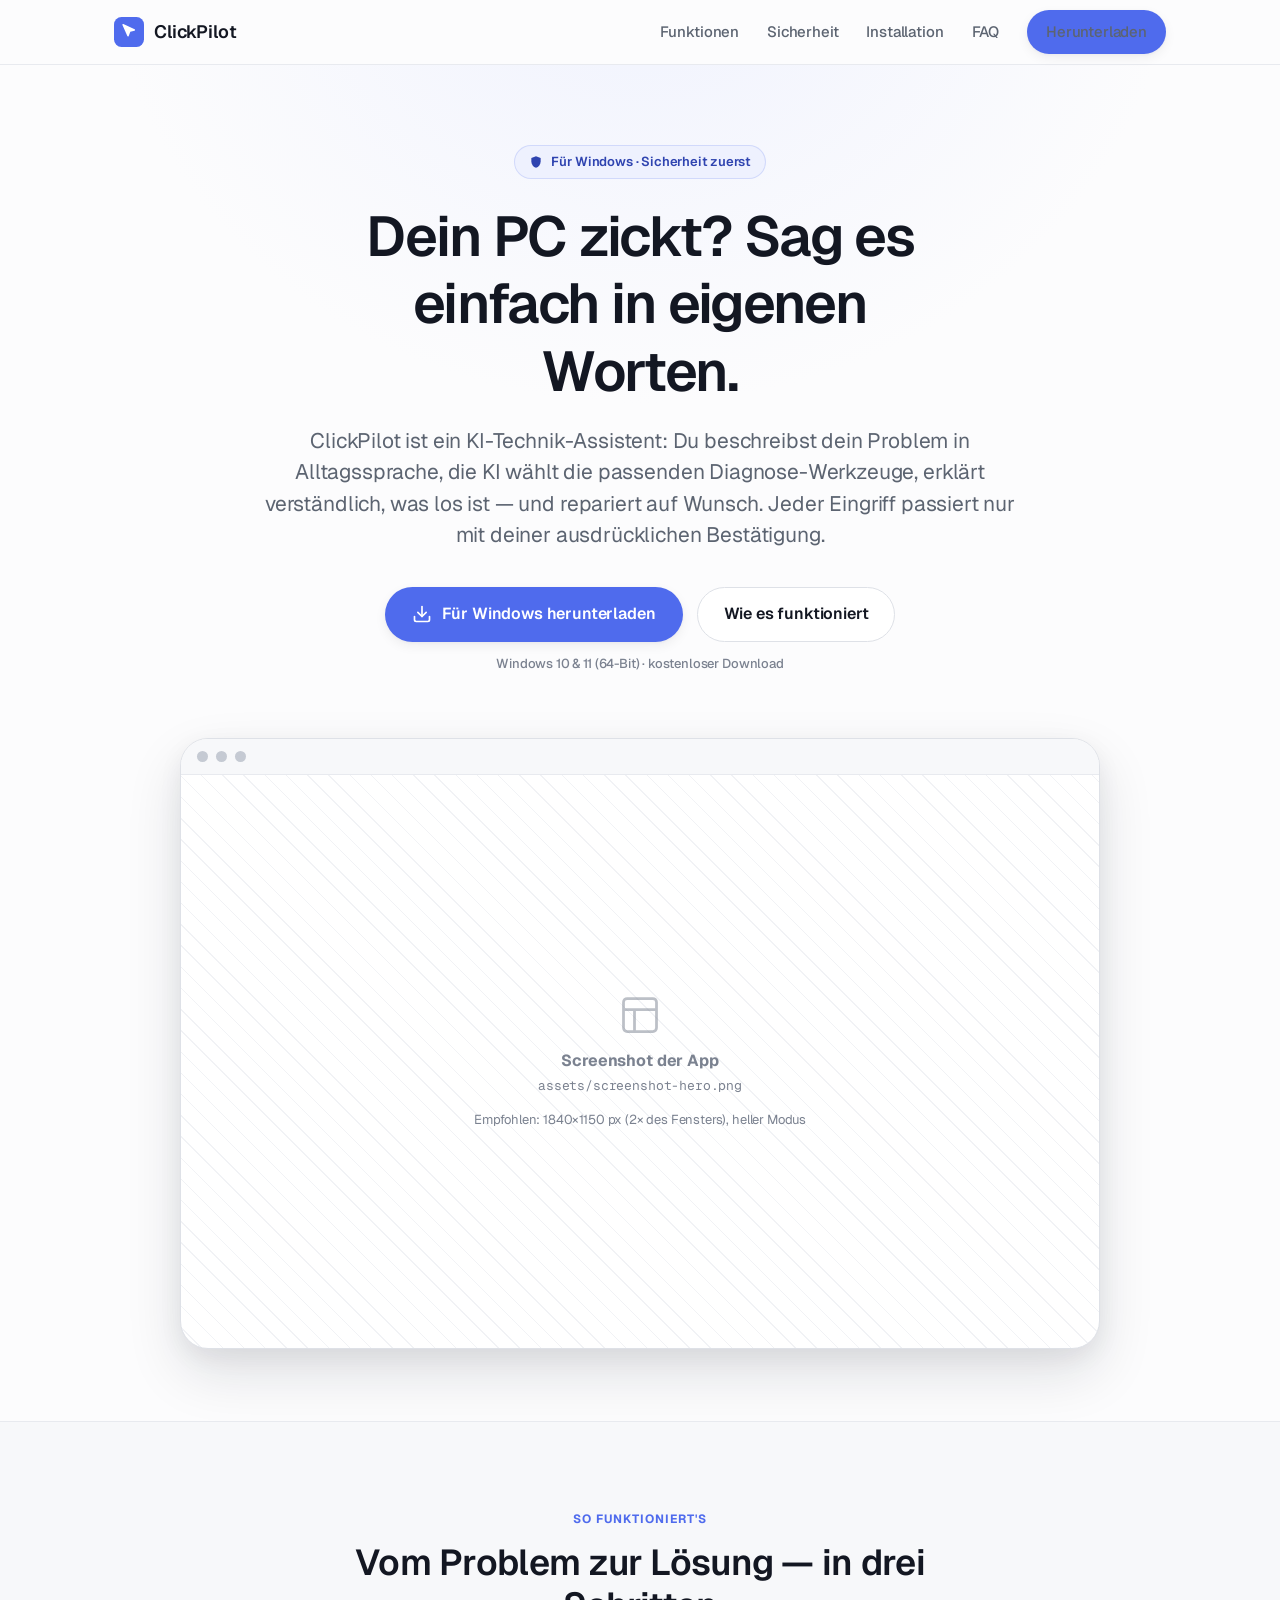
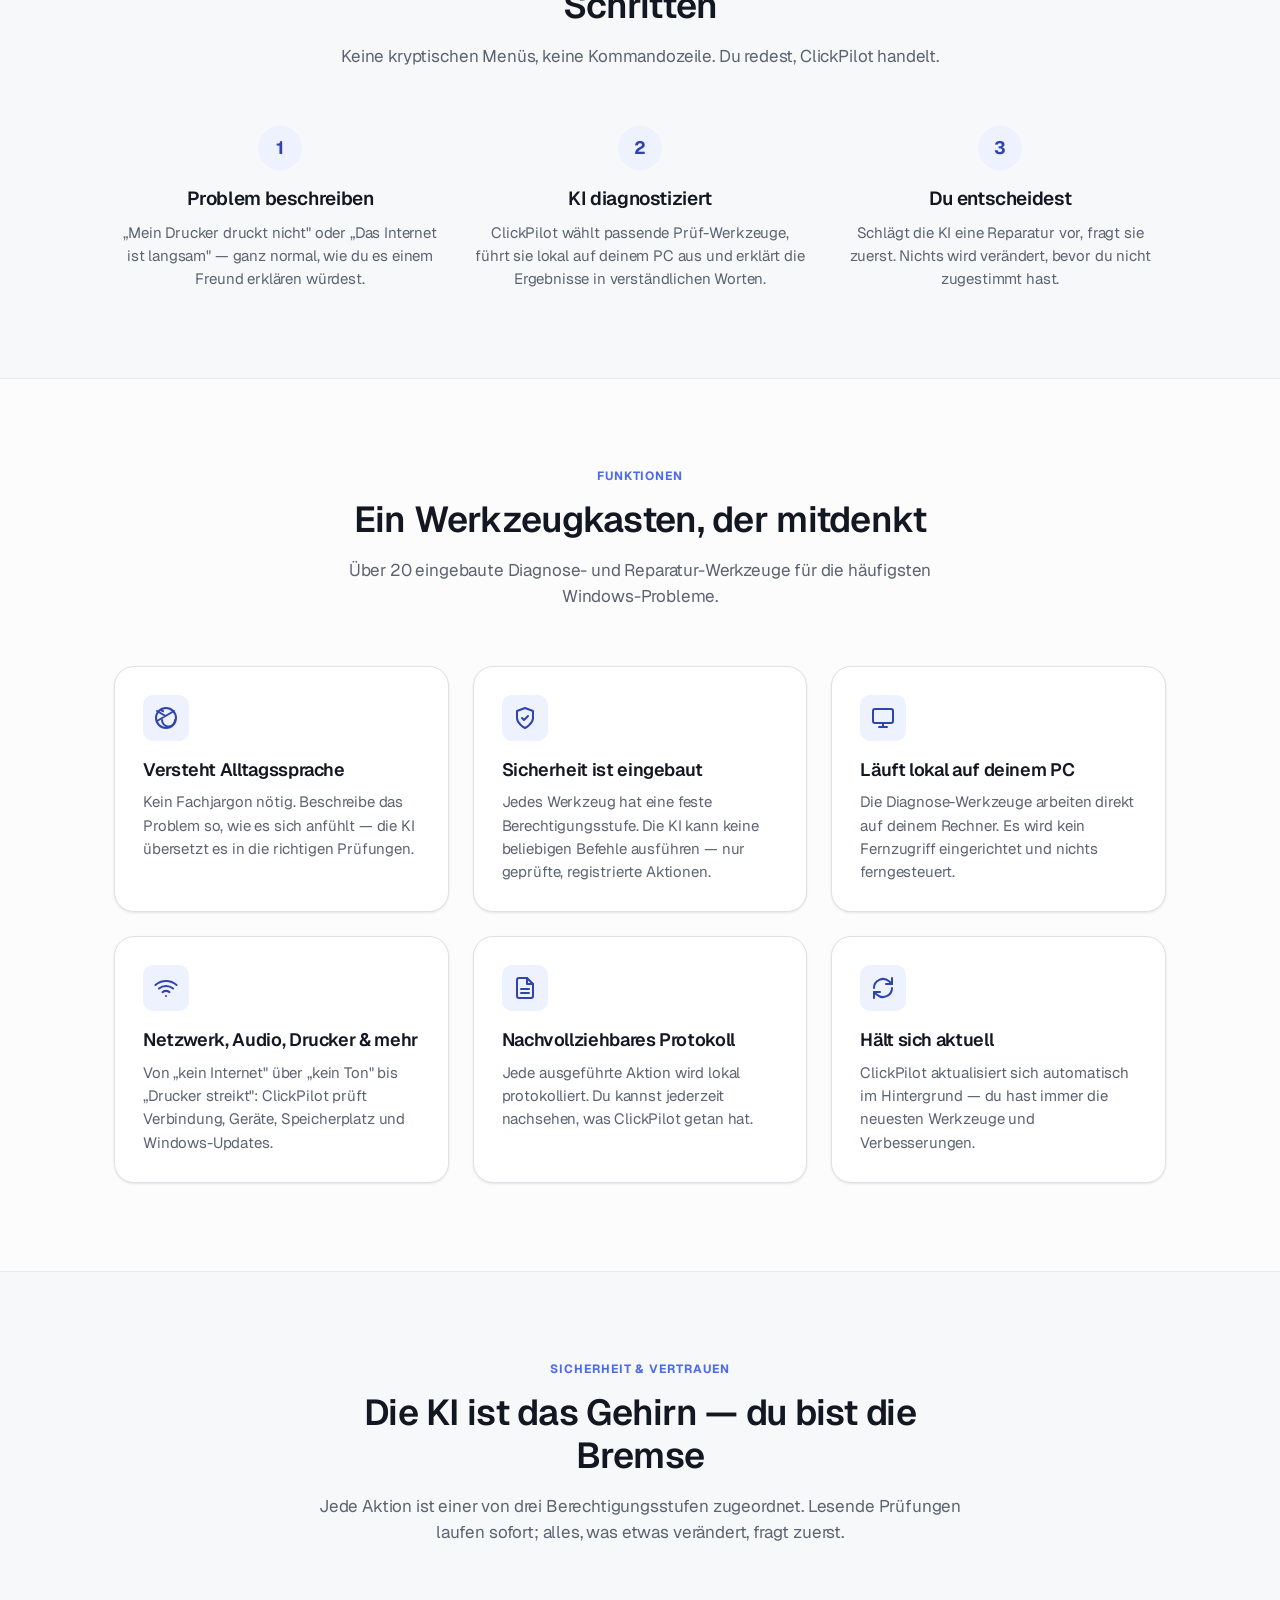
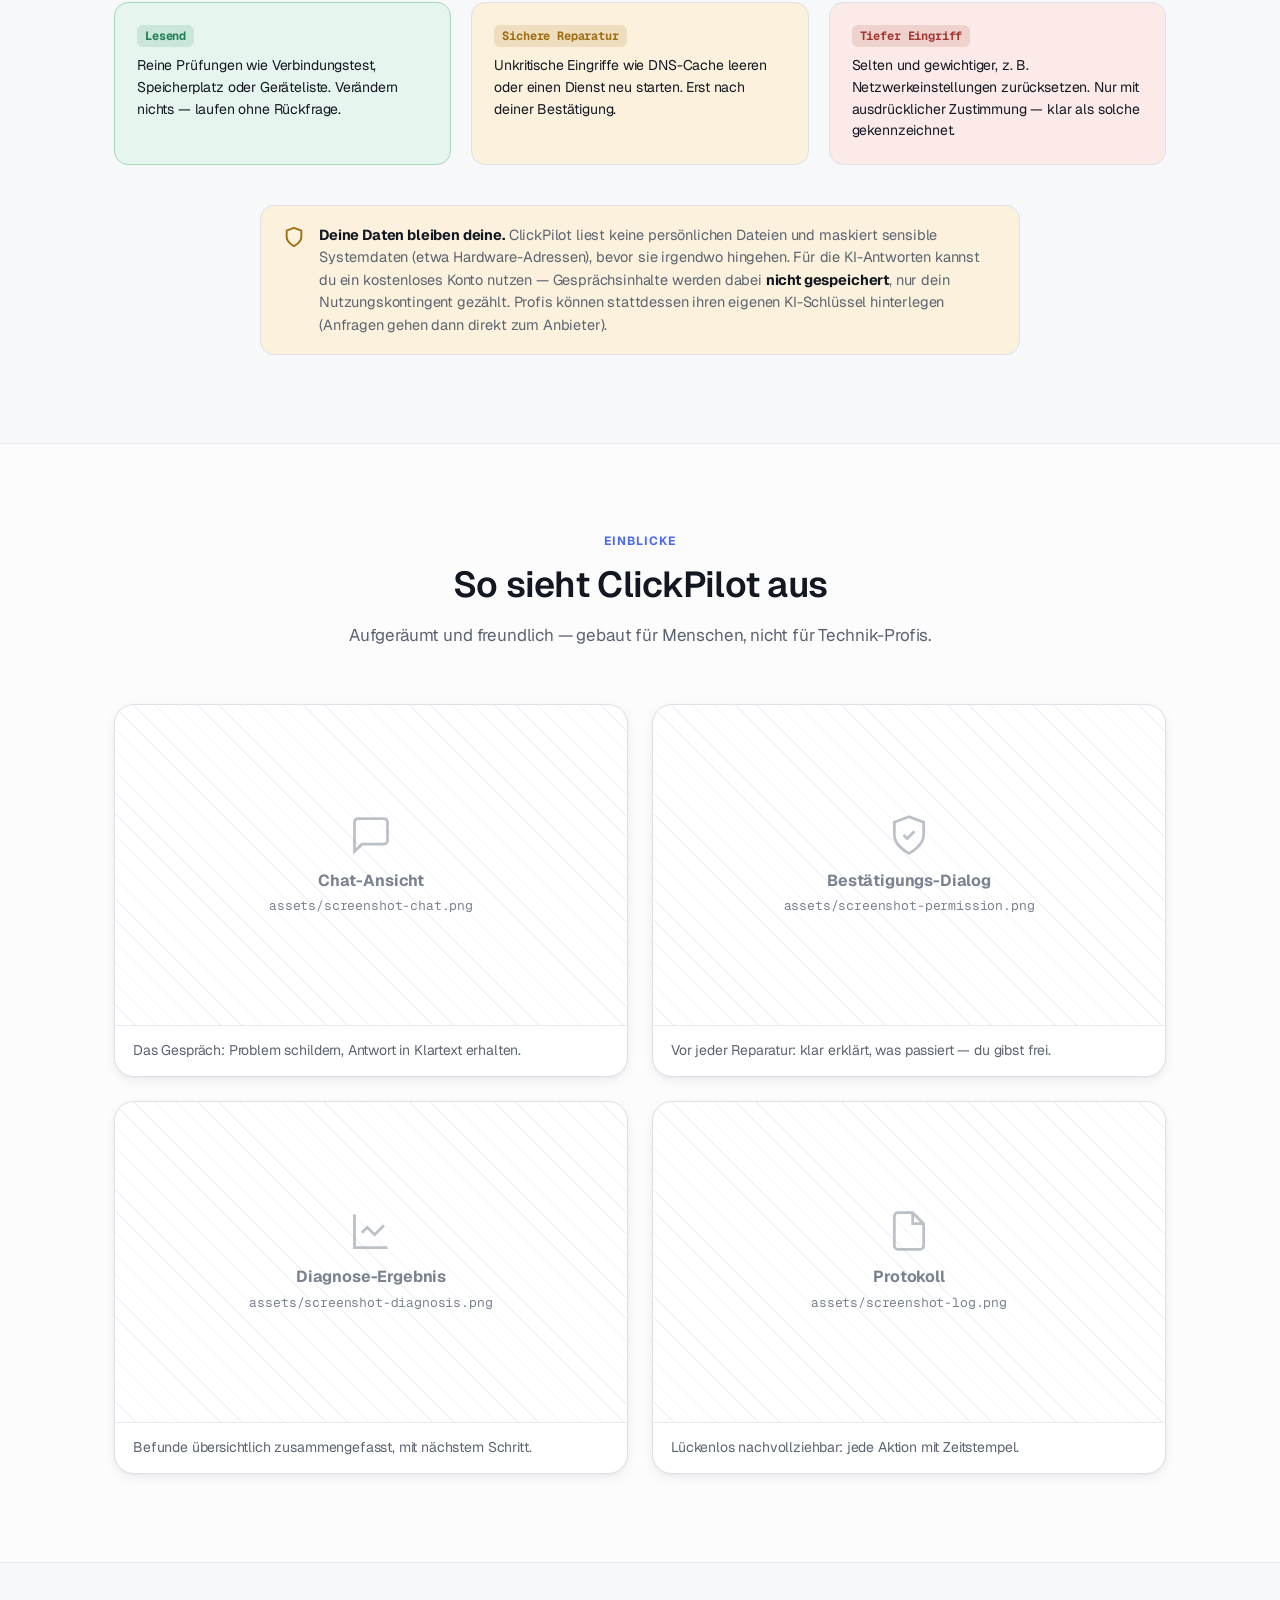
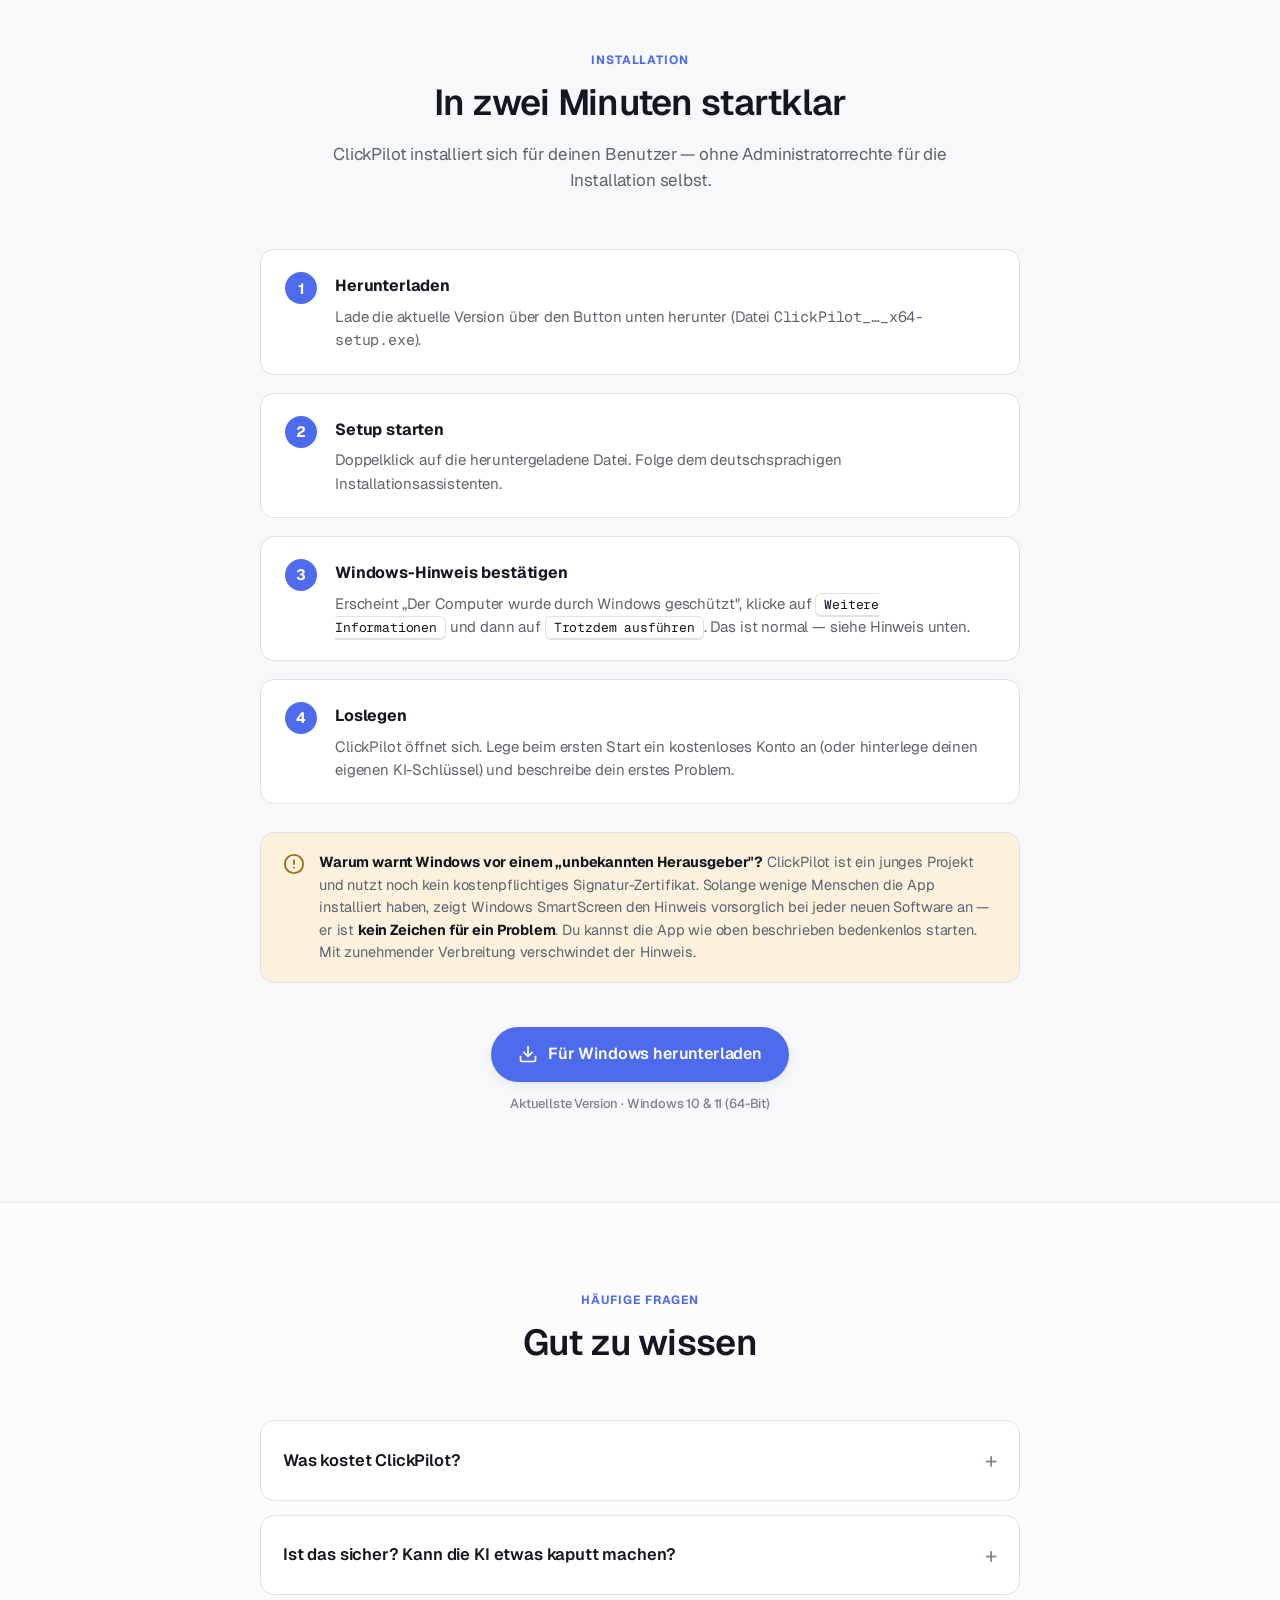
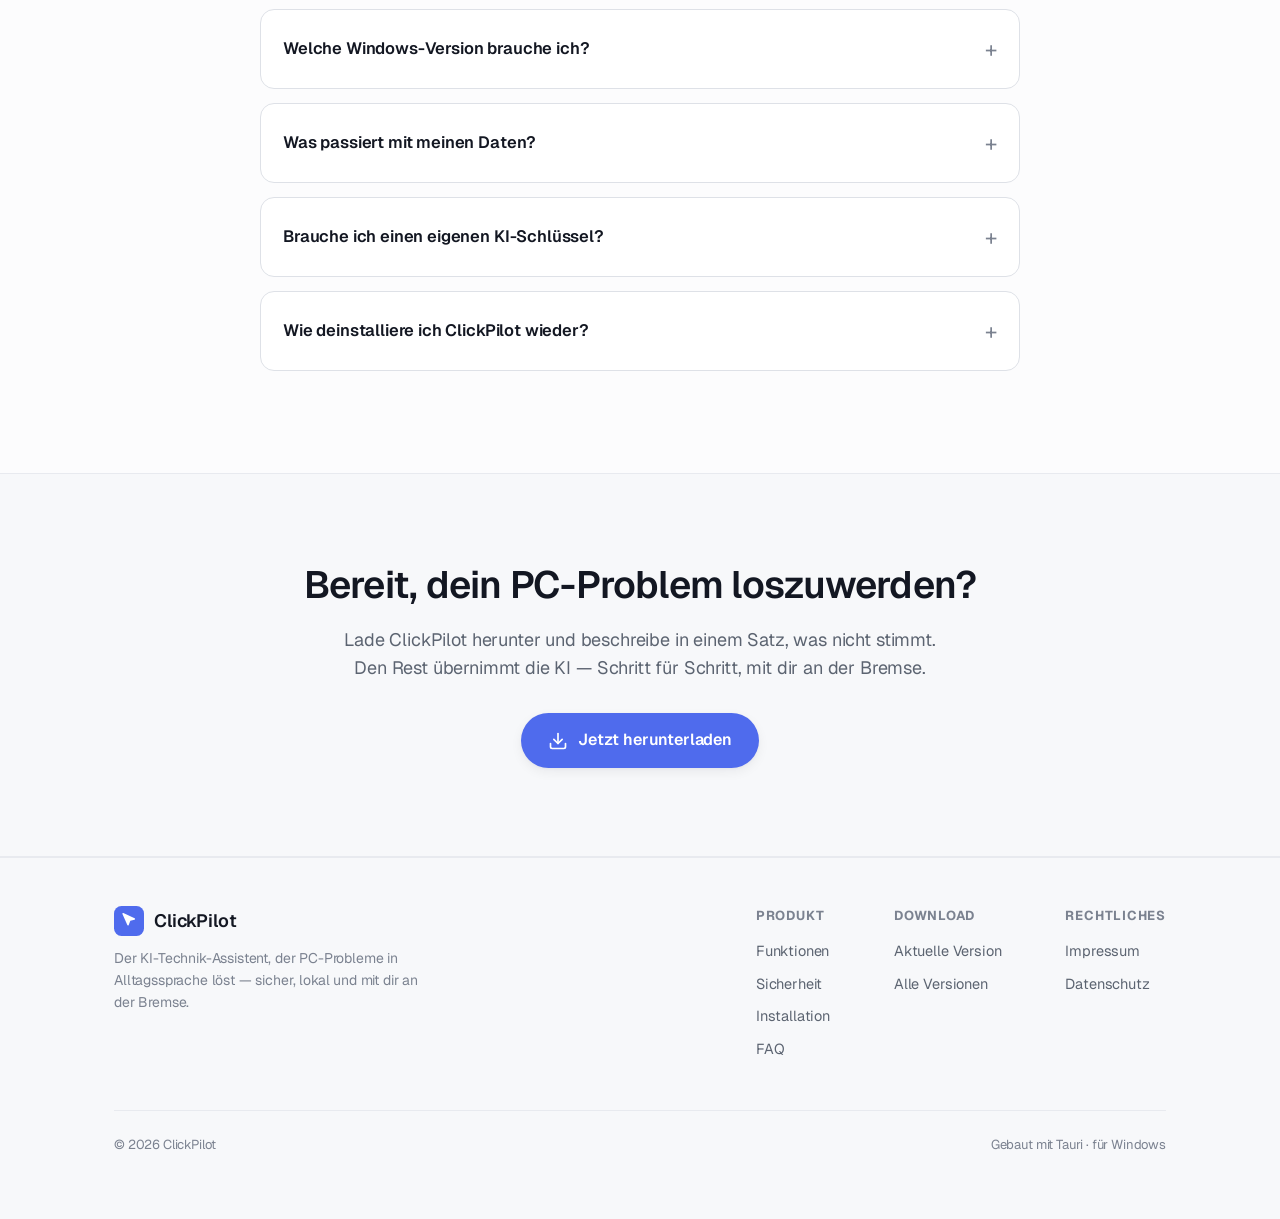
==== index.html @ 8ca36268 "feat: Landingpage für ClickPilot (statische Seite, GitHub Pages) Ausführliche Marketing-Seite (Hero," ====
<!DOCTYPE html>
<html lang="de">
<head>
  <meta charset="UTF-8" />
  <meta name="viewport" content="width=device-width, initial-scale=1.0" />
  <title>ClickPilot — Dein KI-Technik-Assistent für den PC</title>
  <meta name="description" content="ClickPilot löst PC-Probleme in Alltagssprache. Eine KI wählt sichere Diagnose-Werkzeuge, erklärt die Ergebnisse und repariert auf Wunsch — jeder Eingriff nur mit deiner Bestätigung." />

  <!-- Open Graph / Social -->
  <meta property="og:title" content="ClickPilot — Dein KI-Technik-Assistent für den PC" />
  <meta property="og:description" content="Beschreibe dein PC-Problem in normalen Worten. ClickPilot diagnostiziert und repariert — sicher und mit deiner Bestätigung." />
  <meta property="og:type" content="website" />
  <!-- TODO: og:url und og:image setzen, sobald Domain + Vorschaubild stehen -->

  <link rel="preconnect" href="https://fonts.googleapis.com" />
  <link rel="preconnect" href="https://fonts.gstatic.com" crossorigin />
  <link href="https://fonts.googleapis.com/css2?family=Geist:wght@400;500;600;700&family=Geist+Mono:wght@400;500&display=swap" rel="stylesheet" />
  <link rel="stylesheet" href="styles.css" />
  <link rel="icon" href="assets/favicon.svg" type="image/svg+xml" />
</head>
<body>

  <!-- ══ Header ════════════════════════════════════════════════════════ -->
  <header class="site-header">
    <div class="wrap nav">
      <a class="brand" href="#top" aria-label="ClickPilot Startseite">
        <svg class="logo" viewBox="0 0 32 32" fill="none" aria-hidden="true">
          <rect width="32" height="32" rx="8" fill="var(--cp-accent)" />
          <path d="M10 7.5 22 13c.7.3.6 1.4-.2 1.6l-4.4 1-1.7 4.6c-.3.8-1.4.7-1.6-.1L9 8.6c-.2-.8.4-1.4 1-1.1Z" fill="#fff" />
        </svg>
        ClickPilot
      </a>
      <nav class="nav-links">
        <a class="nav-link" href="#funktionen">Funktionen</a>
        <a class="nav-link" href="#sicherheit">Sicherheit</a>
        <a class="nav-link" href="#installation">Installation</a>
        <a class="nav-link" href="#faq">FAQ</a>
        <a class="btn btn-primary nav-cta" href="#download">Herunterladen</a>
      </nav>
    </div>
  </header>

  <main id="top">

    <!-- ══ Hero ════════════════════════════════════════════════════════ -->
    <section class="hero" style="padding-top: 80px;">
      <div class="wrap">
        <span class="eyebrow">
          <svg width="14" height="14" viewBox="0 0 24 24" fill="currentColor" aria-hidden="true"><path d="M12 2 4 5v6c0 5 3.4 9.4 8 11 4.6-1.6 8-6 8-11V5l-8-3Z"/></svg>
          Für Windows · Sicherheit zuerst
        </span>
        <h1>Dein PC zickt? Sag es einfach in eigenen Worten.</h1>
        <p class="lede">
          ClickPilot ist ein KI-Technik-Assistent: Du beschreibst dein Problem in
          Alltagssprache, die KI wählt die passenden Diagnose-Werkzeuge, erklärt
          verständlich, was los ist — und repariert auf Wunsch. Jeder Eingriff
          passiert nur mit deiner ausdrücklichen Bestätigung.
        </p>
        <div class="cta-row">
          <div class="cta-buttons">
            <a class="btn btn-primary" id="download-btn" href="https://github.com/matpurrota-star/clickpilot-releases/releases/latest">
              <svg viewBox="0 0 24 24" fill="none" stroke="currentColor" stroke-width="2" stroke-linecap="round" stroke-linejoin="round" aria-hidden="true"><path d="M21 15v4a2 2 0 0 1-2 2H5a2 2 0 0 1-2-2v-4"/><polyline points="7 10 12 15 17 10"/><line x1="12" y1="15" x2="12" y2="3"/></svg>
              Für Windows herunterladen
            </a>
            <a class="btn btn-secondary" href="#funktionen">Wie es funktioniert</a>
          </div>
          <p class="btn-sub" id="download-meta">Windows 10 &amp; 11 (64-Bit) · kostenloser Download</p>
        </div>

        <!-- App-Vorschau (Platzhalter — echtes Bild ersetzen) -->
        <div class="preview">
          <div class="titlebar">
            <span class="dot"></span><span class="dot"></span><span class="dot"></span>
          </div>
          <!-- TODO: <img src="assets/screenshot-hero.png" alt="ClickPilot im Einsatz"> -->
          <div class="placeholder">
            <svg class="ph-icon" viewBox="0 0 24 24" fill="none" stroke="currentColor" stroke-width="1.5" aria-hidden="true"><rect x="3" y="3" width="18" height="18" rx="2"/><path d="M3 9h18M9 21V9"/></svg>
            <div><strong>Screenshot der App</strong><br><code>assets/screenshot-hero.png</code></div>
            <span class="muted" style="font-size:13px;">Empfohlen: 1840×1150 px (2× des Fensters), heller Modus</span>
          </div>
        </div>
      </div>
    </section>

    <!-- ══ Funktionsweise ══════════════════════════════════════════════ -->
    <section id="funktionen" class="alt">
      <div class="wrap">
        <div class="section-head">
          <div class="kicker">So funktioniert's</div>
          <h2>Vom Problem zur Lösung — in drei Schritten</h2>
          <p>Keine kryptischen Menüs, keine Kommandozeile. Du redest, ClickPilot handelt.</p>
        </div>
        <div class="steps">
          <div class="step">
            <div class="num">1</div>
            <h3>Problem beschreiben</h3>
            <p>„Mein Drucker druckt nicht" oder „Das Internet ist langsam" — ganz normal, wie du es einem Freund erklären würdest.</p>
          </div>
          <div class="step">
            <div class="num">2</div>
            <h3>KI diagnostiziert</h3>
            <p>ClickPilot wählt passende Prüf-Werkzeuge, führt sie lokal auf deinem PC aus und erklärt die Ergebnisse in verständlichen Worten.</p>
          </div>
          <div class="step">
            <div class="num">3</div>
            <h3>Du entscheidest</h3>
            <p>Schlägt die KI eine Reparatur vor, fragt sie zuerst. Nichts wird verändert, bevor du nicht zugestimmt hast.</p>
          </div>
        </div>
      </div>
    </section>

    <!-- ══ Features ════════════════════════════════════════════════════ -->
    <section>
      <div class="wrap">
        <div class="section-head">
          <div class="kicker">Funktionen</div>
          <h2>Ein Werkzeugkasten, der mitdenkt</h2>
          <p>Über 20 eingebaute Diagnose- und Reparatur-Werkzeuge für die häufigsten Windows-Probleme.</p>
        </div>
        <div class="features">
          <div class="card">
            <div class="ico"><svg viewBox="0 0 24 24" fill="none" stroke="currentColor" stroke-width="2" stroke-linecap="round" stroke-linejoin="round"><path d="M7.5 4.27 9 5.15M21 14a6.5 6.5 0 0 1-6.5 6.5A6.5 6.5 0 0 1 8 14"/><path d="m3 5 8.5 5 8.5-5M3 5l8.5 5L3 15"/><circle cx="12" cy="12" r="10"/></svg></div>
            <h3>Versteht Alltagssprache</h3>
            <p>Kein Fachjargon nötig. Beschreibe das Problem so, wie es sich anfühlt — die KI übersetzt es in die richtigen Prüfungen.</p>
          </div>
          <div class="card">
            <div class="ico"><svg viewBox="0 0 24 24" fill="none" stroke="currentColor" stroke-width="2" stroke-linecap="round" stroke-linejoin="round"><path d="M12 22s8-4 8-10V5l-8-3-8 3v7c0 6 8 10 8 10Z"/><path d="m9 12 2 2 4-4"/></svg></div>
            <h3>Sicherheit ist eingebaut</h3>
            <p>Jedes Werkzeug hat eine feste Berechtigungsstufe. Die KI kann keine beliebigen Befehle ausführen — nur geprüfte, registrierte Aktionen.</p>
          </div>
          <div class="card">
            <div class="ico"><svg viewBox="0 0 24 24" fill="none" stroke="currentColor" stroke-width="2" stroke-linecap="round" stroke-linejoin="round"><rect x="2" y="3" width="20" height="14" rx="2"/><line x1="8" y1="21" x2="16" y2="21"/><line x1="12" y1="17" x2="12" y2="21"/></svg></div>
            <h3>Läuft lokal auf deinem PC</h3>
            <p>Die Diagnose-Werkzeuge arbeiten direkt auf deinem Rechner. Es wird kein Fernzugriff eingerichtet und nichts ferngesteuert.</p>
          </div>
          <div class="card">
            <div class="ico"><svg viewBox="0 0 24 24" fill="none" stroke="currentColor" stroke-width="2" stroke-linecap="round" stroke-linejoin="round"><path d="M5 12.55a11 11 0 0 1 14.08 0"/><path d="M1.42 9a16 16 0 0 1 21.16 0"/><path d="M8.53 16.11a6 6 0 0 1 6.95 0"/><line x1="12" y1="20" x2="12.01" y2="20"/></svg></div>
            <h3>Netzwerk, Audio, Drucker &amp; mehr</h3>
            <p>Von „kein Internet" über „kein Ton" bis „Drucker streikt": ClickPilot prüft Verbindung, Geräte, Speicherplatz und Windows-Updates.</p>
          </div>
          <div class="card">
            <div class="ico"><svg viewBox="0 0 24 24" fill="none" stroke="currentColor" stroke-width="2" stroke-linecap="round" stroke-linejoin="round"><path d="M14 2H6a2 2 0 0 0-2 2v16a2 2 0 0 0 2 2h12a2 2 0 0 0 2-2V8Z"/><polyline points="14 2 14 8 20 8"/><line x1="16" y1="13" x2="8" y2="13"/><line x1="16" y1="17" x2="8" y2="17"/></svg></div>
            <h3>Nachvollziehbares Protokoll</h3>
            <p>Jede ausgeführte Aktion wird lokal protokolliert. Du kannst jederzeit nachsehen, was ClickPilot getan hat.</p>
          </div>
          <div class="card">
            <div class="ico"><svg viewBox="0 0 24 24" fill="none" stroke="currentColor" stroke-width="2" stroke-linecap="round" stroke-linejoin="round"><path d="M21 2v6h-6"/><path d="M3 12a9 9 0 0 1 15-6.7L21 8"/><path d="M3 22v-6h6"/><path d="M21 12a9 9 0 0 1-15 6.7L3 16"/></svg></div>
            <h3>Hält sich aktuell</h3>
            <p>ClickPilot aktualisiert sich automatisch im Hintergrund — du hast immer die neuesten Werkzeuge und Verbesserungen.</p>
          </div>
        </div>
      </div>
    </section>

    <!-- ══ Sicherheit ══════════════════════════════════════════════════ -->
    <section id="sicherheit" class="alt">
      <div class="wrap">
        <div class="section-head">
          <div class="kicker">Sicherheit &amp; Vertrauen</div>
          <h2>Die KI ist das Gehirn — du bist die Bremse</h2>
          <p>Jede Aktion ist einer von drei Berechtigungsstufen zugeordnet. Lesende Prüfungen laufen sofort; alles, was etwas verändert, fragt zuerst.</p>
        </div>
        <div class="perms">
          <div class="perm perm-low">
            <h4><span class="tag">Lesend</span></h4>
            <p>Reine Prüfungen wie Verbindungstest, Speicherplatz oder Geräteliste. Verändern nichts — laufen ohne Rückfrage.</p>
          </div>
          <div class="perm perm-med">
            <h4><span class="tag">Sichere Reparatur</span></h4>
            <p>Unkritische Eingriffe wie DNS-Cache leeren oder einen Dienst neu starten. Erst nach deiner Bestätigung.</p>
          </div>
          <div class="perm perm-high">
            <h4><span class="tag">Tiefer Eingriff</span></h4>
            <p>Selten und gewichtiger, z.&nbsp;B. Netzwerkeinstellungen zurücksetzen. Nur mit ausdrücklicher Zustimmung — klar als solche gekennzeichnet.</p>
          </div>
        </div>
        <div class="callout" style="margin-top: 40px;">
          <svg viewBox="0 0 24 24" fill="none" stroke="currentColor" stroke-width="2" stroke-linecap="round" stroke-linejoin="round"><path d="M12 22s8-4 8-10V5l-8-3-8 3v7c0 6 8 10 8 10Z"/></svg>
          <p><strong>Deine Daten bleiben deine.</strong> ClickPilot liest keine persönlichen Dateien und maskiert sensible Systemdaten (etwa Hardware-Adressen), bevor sie irgendwo hingehen. Für die KI-Antworten kannst du ein kostenloses Konto nutzen — Gesprächsinhalte werden dabei <strong>nicht gespeichert</strong>, nur dein Nutzungskontingent gezählt. Profis können stattdessen ihren eigenen KI-Schlüssel hinterlegen (Anfragen gehen dann direkt zum Anbieter).</p>
        </div>
      </div>
    </section>

    <!-- ══ Screenshots ═════════════════════════════════════════════════ -->
    <section>
      <div class="wrap">
        <div class="section-head">
          <div class="kicker">Einblicke</div>
          <h2>So sieht ClickPilot aus</h2>
          <p>Aufgeräumt und freundlich — gebaut für Menschen, nicht für Technik-Profis.</p>
        </div>
        <div class="shots">
          <!-- TODO: jeweils <img src="assets/..."> statt der Platzhalter einsetzen -->
          <div class="shot">
            <div class="placeholder" style="aspect-ratio: 16/10;">
              <svg class="ph-icon" viewBox="0 0 24 24" fill="none" stroke="currentColor" stroke-width="1.5"><path d="M21 15a2 2 0 0 1-2 2H7l-4 4V5a2 2 0 0 1 2-2h14a2 2 0 0 1 2 2Z"/></svg>
              <div><strong>Chat-Ansicht</strong><br><code>assets/screenshot-chat.png</code></div>
            </div>
            <div class="cap">Das Gespräch: Problem schildern, Antwort in Klartext erhalten.</div>
          </div>
          <div class="shot">
            <div class="placeholder" style="aspect-ratio: 16/10;">
              <svg class="ph-icon" viewBox="0 0 24 24" fill="none" stroke="currentColor" stroke-width="1.5"><path d="M12 22s8-4 8-10V5l-8-3-8 3v7c0 6 8 10 8 10Z"/><path d="m9 12 2 2 4-4"/></svg>
              <div><strong>Bestätigungs-Dialog</strong><br><code>assets/screenshot-permission.png</code></div>
            </div>
            <div class="cap">Vor jeder Reparatur: klar erklärt, was passiert — du gibst frei.</div>
          </div>
          <div class="shot">
            <div class="placeholder" style="aspect-ratio: 16/10;">
              <svg class="ph-icon" viewBox="0 0 24 24" fill="none" stroke="currentColor" stroke-width="1.5"><path d="M3 3v18h18"/><path d="m19 9-5 5-4-4-3 3"/></svg>
              <div><strong>Diagnose-Ergebnis</strong><br><code>assets/screenshot-diagnosis.png</code></div>
            </div>
            <div class="cap">Befunde übersichtlich zusammengefasst, mit nächstem Schritt.</div>
          </div>
          <div class="shot">
            <div class="placeholder" style="aspect-ratio: 16/10;">
              <svg class="ph-icon" viewBox="0 0 24 24" fill="none" stroke="currentColor" stroke-width="1.5"><path d="M14 2H6a2 2 0 0 0-2 2v16a2 2 0 0 0 2 2h12a2 2 0 0 0 2-2V8Z"/><polyline points="14 2 14 8 20 8"/></svg>
              <div><strong>Protokoll</strong><br><code>assets/screenshot-log.png</code></div>
            </div>
            <div class="cap">Lückenlos nachvollziehbar: jede Aktion mit Zeitstempel.</div>
          </div>
        </div>
      </div>
    </section>

    <!-- ══ Installation ════════════════════════════════════════════════ -->
    <section id="installation" class="alt">
      <div class="wrap">
        <div class="section-head">
          <div class="kicker">Installation</div>
          <h2>In zwei Minuten startklar</h2>
          <p>ClickPilot installiert sich für deinen Benutzer — ohne Administratorrechte für die Installation selbst.</p>
        </div>
        <div class="install-steps">
          <div class="istep">
            <div class="n">1</div>
            <div>
              <h4>Herunterladen</h4>
              <p>Lade die aktuelle Version über den Button unten herunter (Datei <span class="mono">ClickPilot_…_x64-setup.exe</span>).</p>
            </div>
          </div>
          <div class="istep">
            <div class="n">2</div>
            <div>
              <h4>Setup starten</h4>
              <p>Doppelklick auf die heruntergeladene Datei. Folge dem deutschsprachigen Installationsassistenten.</p>
            </div>
          </div>
          <div class="istep">
            <div class="n">3</div>
            <div>
              <h4>Windows-Hinweis bestätigen</h4>
              <p>Erscheint „Der Computer wurde durch Windows geschützt", klicke auf <kbd>Weitere Informationen</kbd> und dann auf <kbd>Trotzdem ausführen</kbd>. Das ist normal — siehe Hinweis unten.</p>
            </div>
          </div>
          <div class="istep">
            <div class="n">4</div>
            <div>
              <h4>Loslegen</h4>
              <p>ClickPilot öffnet sich. Lege beim ersten Start ein kostenloses Konto an (oder hinterlege deinen eigenen KI-Schlüssel) und beschreibe dein erstes Problem.</p>
            </div>
          </div>
        </div>

        <div class="callout">
          <svg viewBox="0 0 24 24" fill="none" stroke="currentColor" stroke-width="2" stroke-linecap="round" stroke-linejoin="round"><circle cx="12" cy="12" r="10"/><line x1="12" y1="8" x2="12" y2="12"/><line x1="12" y1="16" x2="12.01" y2="16"/></svg>
          <p><strong>Warum warnt Windows vor einem „unbekannten Herausgeber"?</strong>
          ClickPilot ist ein junges Projekt und nutzt noch kein kostenpflichtiges Signatur-Zertifikat. Solange wenige Menschen die App installiert haben, zeigt Windows SmartScreen den Hinweis vorsorglich bei jeder neuen Software an — er ist <strong>kein Zeichen für ein Problem</strong>. Du kannst die App wie oben beschrieben bedenkenlos starten. Mit zunehmender Verbreitung verschwindet der Hinweis.</p>
        </div>

        <div style="text-align:center; margin-top: 44px;">
          <a class="btn btn-primary" id="download-btn-2" href="https://github.com/matpurrota-star/clickpilot-releases/releases/latest">
            <svg viewBox="0 0 24 24" fill="none" stroke="currentColor" stroke-width="2" stroke-linecap="round" stroke-linejoin="round"><path d="M21 15v4a2 2 0 0 1-2 2H5a2 2 0 0 1-2-2v-4"/><polyline points="7 10 12 15 17 10"/><line x1="12" y1="15" x2="12" y2="3"/></svg>
            Für Windows herunterladen
          </a>
          <p class="btn-sub" id="download">Aktuellste Version · Windows 10 &amp; 11 (64-Bit)</p>
        </div>
      </div>
    </section>

    <!-- ══ FAQ ═════════════════════════════════════════════════════════ -->
    <section id="faq">
      <div class="wrap">
        <div class="section-head">
          <div class="kicker">Häufige Fragen</div>
          <h2>Gut zu wissen</h2>
        </div>
        <div class="faq">
          <!-- TODO: Kosten-/Konto-Antwort an dein endgültiges Preismodell anpassen -->
          <details>
            <summary>Was kostet ClickPilot?</summary>
            <p>ClickPilot befindet sich in einer frühen Phase. Du kannst die App herunterladen und mit einem kostenlosen Konto sofort loslegen — ein monatliches Nutzungskontingent ist inbegriffen. Wer mehr braucht oder lieber den eigenen KI-Schlüssel nutzt, kann das jederzeit tun.</p>
          </details>
          <details>
            <summary>Ist das sicher? Kann die KI etwas kaputt machen?</summary>
            <p>Die KI kann ausschließlich fest registrierte Werkzeuge mit klarer Berechtigungsstufe verwenden — keine beliebigen Systembefehle. Lesende Prüfungen verändern nichts. Alles, was eingreift, braucht zuerst deine ausdrückliche Zustimmung über einen Dialog. Diese Bremse ist technisch erzwungen, nicht nur eine Bitte an die KI.</p>
          </details>
          <details>
            <summary>Welche Windows-Version brauche ich?</summary>
            <p>ClickPilot läuft auf Windows 10 und Windows 11 (jeweils 64-Bit). Eine Internetverbindung wird für die KI-Antworten benötigt.</p>
          </details>
          <details>
            <summary>Was passiert mit meinen Daten?</summary>
            <p>Die Diagnose läuft lokal auf deinem PC. Persönliche Dateien werden nicht gelesen, sensible Systemdaten (wie Hardware-Adressen) werden maskiert. Nutzt du das kostenlose Konto, laufen die KI-Anfragen über unseren Vermittlungsdienst zum KI-Anbieter — die Gesprächsinhalte werden dabei <strong>nicht gespeichert</strong>, lediglich dein Nutzungskontingent wird gezählt. Mit eigenem KI-Schlüssel gehen die Anfragen direkt zum Anbieter.</p>
          </details>
          <details>
            <summary>Brauche ich einen eigenen KI-Schlüssel?</summary>
            <p>Nein. Ein kostenloses Konto genügt für den Einstieg. Profis, die bereits einen Anthropic-API-Schlüssel besitzen, können diesen alternativ hinterlegen.</p>
          </details>
          <details>
            <summary>Wie deinstalliere ich ClickPilot wieder?</summary>
            <p>Wie jedes Windows-Programm: über „Einstellungen → Apps → Installierte Apps → ClickPilot → Deinstallieren". Es bleiben keine Systemänderungen zurück.</p>
          </details>
        </div>
      </div>
    </section>

    <!-- ══ Final CTA ═══════════════════════════════════════════════════ -->
    <section class="alt final-cta">
      <div class="wrap">
        <h2>Bereit, dein PC-Problem loszuwerden?</h2>
        <p>Lade ClickPilot herunter und beschreibe in einem Satz, was nicht stimmt. Den Rest übernimmt die KI — Schritt für Schritt, mit dir an der Bremse.</p>
        <a class="btn btn-primary" href="https://github.com/matpurrota-star/clickpilot-releases/releases/latest">
          <svg viewBox="0 0 24 24" fill="none" stroke="currentColor" stroke-width="2" stroke-linecap="round" stroke-linejoin="round"><path d="M21 15v4a2 2 0 0 1-2 2H5a2 2 0 0 1-2-2v-4"/><polyline points="7 10 12 15 17 10"/><line x1="12" y1="15" x2="12" y2="3"/></svg>
          Jetzt herunterladen
        </a>
      </div>
    </section>

  </main>

  <!-- ══ Footer ════════════════════════════════════════════════════════ -->
  <footer class="site-footer">
    <div class="wrap">
      <div class="footer-grid">
        <div class="footer-brand">
          <a class="brand" href="#top">
            <svg class="logo" viewBox="0 0 32 32" fill="none" aria-hidden="true">
              <rect width="32" height="32" rx="8" fill="var(--cp-accent)" />
              <path d="M10 7.5 22 13c.7.3.6 1.4-.2 1.6l-4.4 1-1.7 4.6c-.3.8-1.4.7-1.6-.1L9 8.6c-.2-.8.4-1.4 1-1.1Z" fill="#fff" />
            </svg>
            ClickPilot
          </a>
          <p>Der KI-Technik-Assistent, der PC-Probleme in Alltagssprache löst — sicher, lokal und mit dir an der Bremse.</p>
        </div>
        <div class="footer-cols">
          <div class="footer-col">
            <h5>Produkt</h5>
            <a href="#funktionen">Funktionen</a>
            <a href="#sicherheit">Sicherheit</a>
            <a href="#installation">Installation</a>
            <a href="#faq">FAQ</a>
          </div>
          <div class="footer-col">
            <h5>Download</h5>
            <a href="https://github.com/matpurrota-star/clickpilot-releases/releases/latest">Aktuelle Version</a>
            <a href="https://github.com/matpurrota-star/clickpilot-releases/releases">Alle Versionen</a>
          </div>
          <div class="footer-col">
            <h5>Rechtliches</h5>
            <!-- TODO (Deutschland): Impressum + Datenschutzerklärung sind für öffentliche Seiten Pflicht. Stubs liegen bei. -->
            <a href="impressum.html">Impressum</a>
            <a href="datenschutz.html">Datenschutz</a>
          </div>
        </div>
      </div>
      <div class="footer-bottom">
        <span>© 2026 ClickPilot</span>
        <span>Gebaut mit Tauri · für Windows</span>
      </div>
    </div>
  </footer>

  <script>
    // Download-Button auf die exakte Installer-Datei des neuesten Releases zeigen.
    // Fällt still auf die Release-Übersichtsseite zurück (Standard-href), falls
    // die GitHub-API nicht erreichbar ist (z. B. Rate-Limit).
    (function () {
      var FEED = 'matpurrota-star/clickpilot-releases';
      fetch('https://api.github.com/repos/' + FEED + '/releases/latest', {
        headers: { 'Accept': 'application/vnd.github+json' }
      })
        .then(function (r) { return r.ok ? r.json() : Promise.reject(r.status); })
        .then(function (rel) {
          var exe = (rel.assets || []).find(function (a) {
            return /x64-setup\.exe$/i.test(a.name);
          });
          if (exe) {
            ['download-btn', 'download-btn-2'].forEach(function (id) {
              var el = document.getElementById(id);
              if (el) el.setAttribute('href', exe.browser_download_url);
            });
          }
          var meta = document.getElementById('download-meta');
          if (meta && rel.tag_name) {
            meta.textContent = 'Version ' + rel.tag_name.replace(/^v/, '') +
              ' · Windows 10 & 11 (64-Bit) · kostenloser Download';
          }
        })
        .catch(function () { /* Fallback: Standard-href bleibt bestehen */ });
    })();
  </script>
</body>
</html>
---- styles.css ----
/* ========================================================================
   ClickPilot — Landingpage
   Übernimmt die Design-Tokens des App-Design-Systems (foundations.css),
   ergänzt um Marketing-Layout. Light/Dark folgen der OS-Einstellung.
   ======================================================================== */

:root {
  color-scheme: light dark;

  /* Neutrals */
  --cp-neutral-0:   #FFFFFF;
  --cp-neutral-25:  #FCFCFD;
  --cp-neutral-50:  #F7F8FA;
  --cp-neutral-100: #F1F2F5;
  --cp-neutral-150: #E8EAEF;
  --cp-neutral-200: #DEE1E7;
  --cp-neutral-300: #C5CAD3;
  --cp-neutral-400: #9AA0AC;
  --cp-neutral-500: #7B8290;
  --cp-neutral-600: #5C6471;
  --cp-neutral-700: #3E4552;
  --cp-neutral-800: #232833;
  --cp-neutral-900: #131722;
  --cp-neutral-950: #0B0D12;

  /* Accent — calm indigo */
  --cp-accent-50:  #EEF1FE;
  --cp-accent-100: #DCE2FC;
  --cp-accent-200: #B9C5F9;
  --cp-accent-300: #8FA1F4;
  --cp-accent-400: #6E83EF;
  --cp-accent-500: #4F6BED;
  --cp-accent-600: #3C56D9;
  --cp-accent-700: #2F44B0;
  --cp-accent-800: #263789;
  --cp-accent-900: #1B2865;

  --cp-success-50:  #E6F5EE;
  --cp-success-200: #A4D8BD;
  --cp-success-500: #2BAE76;
  --cp-success-700: #1F7E55;
  --cp-warning-50:  #FBF1DC;
  --cp-warning-500: #D99821;
  --cp-warning-700: #9E6E12;
  --cp-danger-50:  #FBEAE8;
  --cp-danger-500: #D9544C;
  --cp-danger-700: #A53931;

  /* Semantic surfaces (light) */
  --cp-bg:            var(--cp-neutral-25);
  --cp-bg-elevated:   var(--cp-neutral-0);
  --cp-bg-sunken:     var(--cp-neutral-50);
  --cp-bg-hover:      var(--cp-neutral-100);
  --cp-fg:            var(--cp-neutral-900);
  --cp-fg-secondary:  var(--cp-neutral-600);
  --cp-fg-muted:      var(--cp-neutral-500);
  --cp-border:        var(--cp-neutral-200);
  --cp-border-subtle: var(--cp-neutral-150);
  --cp-accent:        var(--cp-accent-500);
  --cp-accent-hover:  var(--cp-accent-600);
  --cp-accent-soft:   var(--cp-accent-50);
  --cp-accent-soft-fg:var(--cp-accent-700);

  --cp-risk-low-fg:     var(--cp-success-700);
  --cp-risk-low-bg:     var(--cp-success-50);
  --cp-risk-low-border: var(--cp-success-200);
  --cp-risk-med-fg:     var(--cp-warning-700);
  --cp-risk-med-bg:     var(--cp-warning-50);
  --cp-risk-high-fg:    var(--cp-danger-700);
  --cp-risk-high-bg:    var(--cp-danger-50);

  /* Radii */
  --cp-radius-sm:  6px;
  --cp-radius-md:  10px;
  --cp-radius-lg:  14px;
  --cp-radius-xl:  20px;
  --cp-radius-2xl: 28px;
  --cp-radius-pill: 999px;

  /* Shadows */
  --cp-shadow-sm: 0 1px 3px rgba(15, 23, 42, 0.06), 0 1px 2px rgba(15, 23, 42, 0.04);
  --cp-shadow-md: 0 4px 12px rgba(15, 23, 42, 0.06), 0 1px 3px rgba(15, 23, 42, 0.04);
  --cp-shadow-lg: 0 12px 32px rgba(15, 23, 42, 0.08), 0 4px 12px rgba(15, 23, 42, 0.04);
  --cp-shadow-xl: 0 24px 56px rgba(15, 23, 42, 0.12), 0 8px 24px rgba(15, 23, 42, 0.06);
  --cp-shadow-focus: 0 0 0 3px rgba(79, 107, 237, 0.22);

  --cp-font-sans: 'Geist', ui-sans-serif, system-ui, -apple-system, 'Segoe UI', sans-serif;
  --cp-font-mono: 'Geist Mono', ui-monospace, 'JetBrains Mono', Menlo, monospace;

  --cp-maxw: 1100px;
}

@media (prefers-color-scheme: dark) {
  :root {
    --cp-bg:            #0B0D12;
    --cp-bg-elevated:   #14171F;
    --cp-bg-sunken:     #0F1219;
    --cp-bg-hover:      #1A1E27;
    --cp-fg:            #ECEEF2;
    --cp-fg-secondary:  #A8AEBB;
    --cp-fg-muted:      #7B8290;
    --cp-border:        #262B36;
    --cp-border-subtle: #1D212B;
    --cp-accent:        var(--cp-accent-400);
    --cp-accent-hover:  var(--cp-accent-300);
    --cp-accent-soft:   rgba(79, 107, 237, 0.14);
    --cp-accent-soft-fg:var(--cp-accent-200);
    --cp-risk-low-fg:     #6FD0A0;
    --cp-risk-low-bg:     rgba(43, 174, 118, 0.14);
    --cp-risk-low-border: rgba(43, 174, 118, 0.30);
    --cp-risk-med-fg:     #ECC76A;
    --cp-risk-med-bg:     rgba(217, 152, 33, 0.14);
    --cp-risk-high-fg:    #F08A82;
    --cp-risk-high-bg:    rgba(217, 84, 76, 0.14);
    --cp-shadow-sm: 0 1px 3px rgba(0, 0, 0, 0.40), 0 1px 2px rgba(0, 0, 0, 0.24);
    --cp-shadow-md: 0 4px 12px rgba(0, 0, 0, 0.40), 0 1px 3px rgba(0, 0, 0, 0.24);
    --cp-shadow-lg: 0 12px 32px rgba(0, 0, 0, 0.50), 0 4px 12px rgba(0, 0, 0, 0.30);
    --cp-shadow-xl: 0 24px 56px rgba(0, 0, 0, 0.55), 0 8px 24px rgba(0, 0, 0, 0.30);
  }
}

/* ── Reset / base ──────────────────────────────────────────────────────── */
*, *::before, *::after { box-sizing: border-box; }
html { scroll-behavior: smooth; -webkit-text-size-adjust: 100%; }
body {
  margin: 0;
  background: var(--cp-bg);
  color: var(--cp-fg);
  font-family: var(--cp-font-sans);
  font-size: 16px;
  line-height: 1.55;
  letter-spacing: -0.01em;
  -webkit-font-smoothing: antialiased;
  text-rendering: optimizeLegibility;
}
@media (prefers-reduced-motion: reduce) {
  html { scroll-behavior: auto; }
  * { animation: none !important; transition: none !important; }
}
img { max-width: 100%; display: block; }
a { color: var(--cp-accent); text-decoration: none; }
a:hover { text-decoration: underline; }
h1, h2, h3 { margin: 0; line-height: 1.2; letter-spacing: -0.02em; font-weight: 600; }
p { margin: 0; }
:focus-visible { outline: none; box-shadow: var(--cp-shadow-focus); border-radius: var(--cp-radius-sm); }

.wrap { max-width: var(--cp-maxw); margin: 0 auto; padding: 0 24px; }
.muted { color: var(--cp-fg-muted); }
.secondary { color: var(--cp-fg-secondary); }
.mono { font-family: var(--cp-font-mono); }

/* ── Buttons ───────────────────────────────────────────────────────────── */
.btn {
  display: inline-flex; align-items: center; gap: 10px;
  font-family: inherit; font-size: 16px; font-weight: 600;
  padding: 14px 26px; border-radius: var(--cp-radius-pill);
  border: 1px solid transparent; cursor: pointer;
  transition: transform 120ms ease, background 180ms ease, box-shadow 180ms ease;
  text-decoration: none; white-space: nowrap;
}
.btn:hover { text-decoration: none; }
.btn:active { transform: translateY(1px); }
.btn-primary {
  background: var(--cp-accent); color: #fff;
  box-shadow: var(--cp-shadow-md);
}
.btn-primary:hover { background: var(--cp-accent-hover); box-shadow: var(--cp-shadow-lg); }
.btn-secondary {
  background: var(--cp-bg-elevated); color: var(--cp-fg);
  border-color: var(--cp-border);
}
.btn-secondary:hover { background: var(--cp-bg-hover); }
.btn svg { width: 20px; height: 20px; }
.btn-sub { font-size: 13px; font-weight: 500; color: var(--cp-fg-muted); margin-top: 12px; }

/* ── Header / nav ──────────────────────────────────────────────────────── */
.site-header {
  position: sticky; top: 0; z-index: 50;
  background: color-mix(in srgb, var(--cp-bg) 82%, transparent);
  backdrop-filter: saturate(180%) blur(12px);
  border-bottom: 1px solid var(--cp-border-subtle);
}
.nav { display: flex; align-items: center; justify-content: space-between; height: 64px; }
.brand { display: flex; align-items: center; gap: 10px; font-weight: 600; font-size: 18px; color: var(--cp-fg); }
.brand:hover { text-decoration: none; }
.brand .logo { width: 30px; height: 30px; }
.nav-links { display: flex; align-items: center; gap: 28px; }
.nav-links a { color: var(--cp-fg-secondary); font-size: 15px; font-weight: 500; }
.nav-links a:hover { color: var(--cp-fg); text-decoration: none; }
.nav-cta { padding: 9px 18px; font-size: 14px; }
@media (max-width: 760px) { .nav-links .nav-link { display: none; } }

/* ── Hero ──────────────────────────────────────────────────────────────── */
.hero { padding: 96px 0 72px; text-align: center; position: relative; overflow: hidden; }
.hero::before {
  content: ""; position: absolute; inset: 0; z-index: -1;
  background:
    radial-gradient(60% 50% at 50% -10%, var(--cp-accent-soft) 0%, transparent 70%);
  opacity: 0.9;
}
.hero .eyebrow {
  display: inline-flex; align-items: center; gap: 8px;
  font-size: 13px; font-weight: 600; color: var(--cp-accent-soft-fg);
  background: var(--cp-accent-soft); padding: 6px 14px;
  border-radius: var(--cp-radius-pill); margin-bottom: 24px;
  border: 1px solid color-mix(in srgb, var(--cp-accent) 18%, transparent);
}
.hero h1 {
  font-size: clamp(34px, 6vw, 56px); font-weight: 600; letter-spacing: -0.03em;
  max-width: 16ch; margin: 0 auto 20px;
}
.hero .lede {
  font-size: clamp(17px, 2.4vw, 21px); color: var(--cp-fg-secondary);
  max-width: 54ch; margin: 0 auto 36px; line-height: 1.5;
}
.hero .cta-row { display: flex; flex-direction: column; align-items: center; }
.cta-buttons { display: flex; gap: 14px; flex-wrap: wrap; justify-content: center; }

/* ── App preview frame ─────────────────────────────────────────────────── */
.preview {
  margin: 64px auto 0; max-width: 920px;
  border-radius: var(--cp-radius-2xl); overflow: hidden;
  border: 1px solid var(--cp-border); box-shadow: var(--cp-shadow-xl);
  background: var(--cp-bg-elevated);
}
.preview .titlebar {
  display: flex; align-items: center; gap: 8px;
  padding: 12px 16px; border-bottom: 1px solid var(--cp-border-subtle);
  background: var(--cp-bg-sunken);
}
.preview .titlebar .dot { width: 11px; height: 11px; border-radius: 50%; background: var(--cp-neutral-300); }
.placeholder {
  display: flex; flex-direction: column; align-items: center; justify-content: center;
  gap: 12px; aspect-ratio: 16 / 10; padding: 24px; text-align: center;
  color: var(--cp-fg-muted);
  background:
    repeating-linear-gradient(45deg, transparent, transparent 14px,
      color-mix(in srgb, var(--cp-border-subtle) 60%, transparent) 14px,
      color-mix(in srgb, var(--cp-border-subtle) 60%, transparent) 15px);
}
.placeholder .ph-icon { width: 44px; height: 44px; opacity: 0.5; }
.placeholder code { font-family: var(--cp-font-mono); font-size: 13px; }

/* ── Section scaffold ──────────────────────────────────────────────────── */
section { padding: 88px 0; }
.section-head { text-align: center; max-width: 60ch; margin: 0 auto 56px; }
.section-head .kicker {
  text-transform: uppercase; letter-spacing: 0.08em; font-size: 12px;
  font-weight: 700; color: var(--cp-accent); margin-bottom: 12px;
}
.section-head h2 { font-size: clamp(26px, 4vw, 36px); margin-bottom: 16px; }
.section-head p { font-size: 17px; color: var(--cp-fg-secondary); }
.alt { background: var(--cp-bg-sunken); border-top: 1px solid var(--cp-border-subtle); border-bottom: 1px solid var(--cp-border-subtle); }

/* ── Steps (how it works) ──────────────────────────────────────────────── */
.steps { display: grid; grid-template-columns: repeat(3, 1fr); gap: 28px; }
.step { text-align: center; }
.step .num {
  display: inline-flex; align-items: center; justify-content: center;
  width: 44px; height: 44px; border-radius: 50%;
  background: var(--cp-accent-soft); color: var(--cp-accent-soft-fg);
  font-weight: 700; font-size: 18px; margin-bottom: 18px;
}
.step h3 { font-size: 19px; margin-bottom: 10px; }
.step p { color: var(--cp-fg-secondary); font-size: 15px; }
@media (max-width: 760px) { .steps { grid-template-columns: 1fr; gap: 36px; } }

/* ── Feature grid ──────────────────────────────────────────────────────── */
.features { display: grid; grid-template-columns: repeat(3, 1fr); gap: 24px; }
.card {
  background: var(--cp-bg-elevated); border: 1px solid var(--cp-border);
  border-radius: var(--cp-radius-xl); padding: 28px;
  box-shadow: var(--cp-shadow-sm); transition: box-shadow 200ms ease, transform 200ms ease;
}
.card:hover { box-shadow: var(--cp-shadow-md); transform: translateY(-2px); }
.card .ico {
  display: inline-flex; align-items: center; justify-content: center;
  width: 46px; height: 46px; border-radius: var(--cp-radius-md);
  background: var(--cp-accent-soft); color: var(--cp-accent-soft-fg); margin-bottom: 18px;
}
.card .ico svg { width: 24px; height: 24px; }
.card h3 { font-size: 18px; margin-bottom: 10px; }
.card p { color: var(--cp-fg-secondary); font-size: 15px; }
@media (max-width: 900px) { .features { grid-template-columns: repeat(2, 1fr); } }
@media (max-width: 600px) { .features { grid-template-columns: 1fr; } }

/* ── Permission levels ─────────────────────────────────────────────────── */
.perms { display: grid; grid-template-columns: repeat(3, 1fr); gap: 20px; margin-top: 12px; }
.perm { border-radius: var(--cp-radius-lg); padding: 22px; border: 1px solid; }
.perm h4 { margin: 0 0 8px; font-size: 16px; display: flex; align-items: center; gap: 8px; }
.perm p { font-size: 14px; }
.perm .tag { font-family: var(--cp-font-mono); font-size: 12px; padding: 2px 8px; border-radius: var(--cp-radius-sm); }
.perm-low  { background: var(--cp-risk-low-bg);  border-color: var(--cp-risk-low-border, var(--cp-border)); }
.perm-low  h4, .perm-low .tag  { color: var(--cp-risk-low-fg); }
.perm-med  { background: var(--cp-risk-med-bg);  border-color: var(--cp-border); }
.perm-med  h4, .perm-med .tag  { color: var(--cp-risk-med-fg); }
.perm-high { background: var(--cp-risk-high-bg); border-color: var(--cp-border); }
.perm-high h4, .perm-high .tag { color: var(--cp-risk-high-fg); }
.perm .tag { background: color-mix(in srgb, currentColor 14%, transparent); }
@media (max-width: 760px) { .perms { grid-template-columns: 1fr; } }

/* ── Screenshots gallery ───────────────────────────────────────────────── */
.shots { display: grid; grid-template-columns: repeat(2, 1fr); gap: 24px; }
.shot {
  border-radius: var(--cp-radius-xl); overflow: hidden;
  border: 1px solid var(--cp-border); box-shadow: var(--cp-shadow-md);
  background: var(--cp-bg-elevated);
}
.shot .cap { padding: 14px 18px; font-size: 14px; color: var(--cp-fg-secondary); border-top: 1px solid var(--cp-border-subtle); }
@media (max-width: 760px) { .shots { grid-template-columns: 1fr; } }

/* ── Install steps ─────────────────────────────────────────────────────── */
.install-steps { max-width: 760px; margin: 0 auto; display: flex; flex-direction: column; gap: 18px; }
.istep {
  display: flex; gap: 18px; align-items: flex-start;
  background: var(--cp-bg-elevated); border: 1px solid var(--cp-border);
  border-radius: var(--cp-radius-lg); padding: 22px 24px;
}
.istep .n {
  flex: 0 0 auto; width: 32px; height: 32px; border-radius: 50%;
  background: var(--cp-accent); color: #fff; font-weight: 700;
  display: flex; align-items: center; justify-content: center; font-size: 15px;
}
.istep h4 { font-size: 16px; margin: 2px 0 6px; }
.istep p { font-size: 15px; color: var(--cp-fg-secondary); }
.callout {
  display: flex; gap: 14px; max-width: 760px; margin: 28px auto 0;
  background: var(--cp-risk-med-bg); border: 1px solid var(--cp-border);
  border-radius: var(--cp-radius-lg); padding: 18px 22px;
}
.callout svg { flex: 0 0 auto; width: 22px; height: 22px; color: var(--cp-risk-med-fg); margin-top: 2px; }
.callout p { font-size: 14.5px; color: var(--cp-fg-secondary); }
.callout strong { color: var(--cp-fg); }
kbd {
  font-family: var(--cp-font-mono); font-size: 13px; padding: 2px 8px;
  border-radius: var(--cp-radius-sm); background: var(--cp-bg-elevated);
  border: 1px solid var(--cp-border); box-shadow: 0 1px 0 var(--cp-border); color: var(--cp-fg);
}

/* ── FAQ ───────────────────────────────────────────────────────────────── */
.faq { max-width: 760px; margin: 0 auto; }
.faq details {
  border: 1px solid var(--cp-border); border-radius: var(--cp-radius-lg);
  padding: 4px 22px; margin-bottom: 14px; background: var(--cp-bg-elevated);
}
.faq summary {
  cursor: pointer; font-weight: 600; font-size: 16.5px; padding: 18px 0;
  list-style: none; display: flex; justify-content: space-between; align-items: center; gap: 16px;
}
.faq summary::-webkit-details-marker { display: none; }
.faq summary::after { content: "+"; font-size: 22px; color: var(--cp-fg-muted); font-weight: 400; transition: transform 200ms ease; }
.faq details[open] summary::after { transform: rotate(45deg); }
.faq details p { padding: 0 0 20px; color: var(--cp-fg-secondary); font-size: 15px; }

/* ── Final CTA ─────────────────────────────────────────────────────────── */
.final-cta { text-align: center; }
.final-cta h2 { font-size: clamp(26px, 4vw, 38px); margin-bottom: 18px; }
.final-cta p { font-size: 18px; color: var(--cp-fg-secondary); max-width: 50ch; margin: 0 auto 32px; }

/* ── Footer ────────────────────────────────────────────────────────────── */
.site-footer { border-top: 1px solid var(--cp-border-subtle); padding: 48px 0 64px; background: var(--cp-bg-sunken); }
.footer-grid { display: flex; justify-content: space-between; flex-wrap: wrap; gap: 32px; }
.footer-brand { max-width: 320px; }
.footer-brand .brand { margin-bottom: 12px; }
.footer-brand p { font-size: 14px; color: var(--cp-fg-muted); }
.footer-cols { display: flex; gap: 64px; flex-wrap: wrap; }
.footer-col h5 { font-size: 13px; text-transform: uppercase; letter-spacing: 0.06em; color: var(--cp-fg-muted); margin: 0 0 14px; font-weight: 700; }
.footer-col a { display: block; color: var(--cp-fg-secondary); font-size: 14.5px; margin-bottom: 10px; }
.footer-col a:hover { color: var(--cp-fg); text-decoration: none; }
.footer-bottom { margin-top: 40px; padding-top: 24px; border-top: 1px solid var(--cp-border-subtle); font-size: 13px; color: var(--cp-fg-muted); display: flex; justify-content: space-between; flex-wrap: wrap; gap: 12px; }
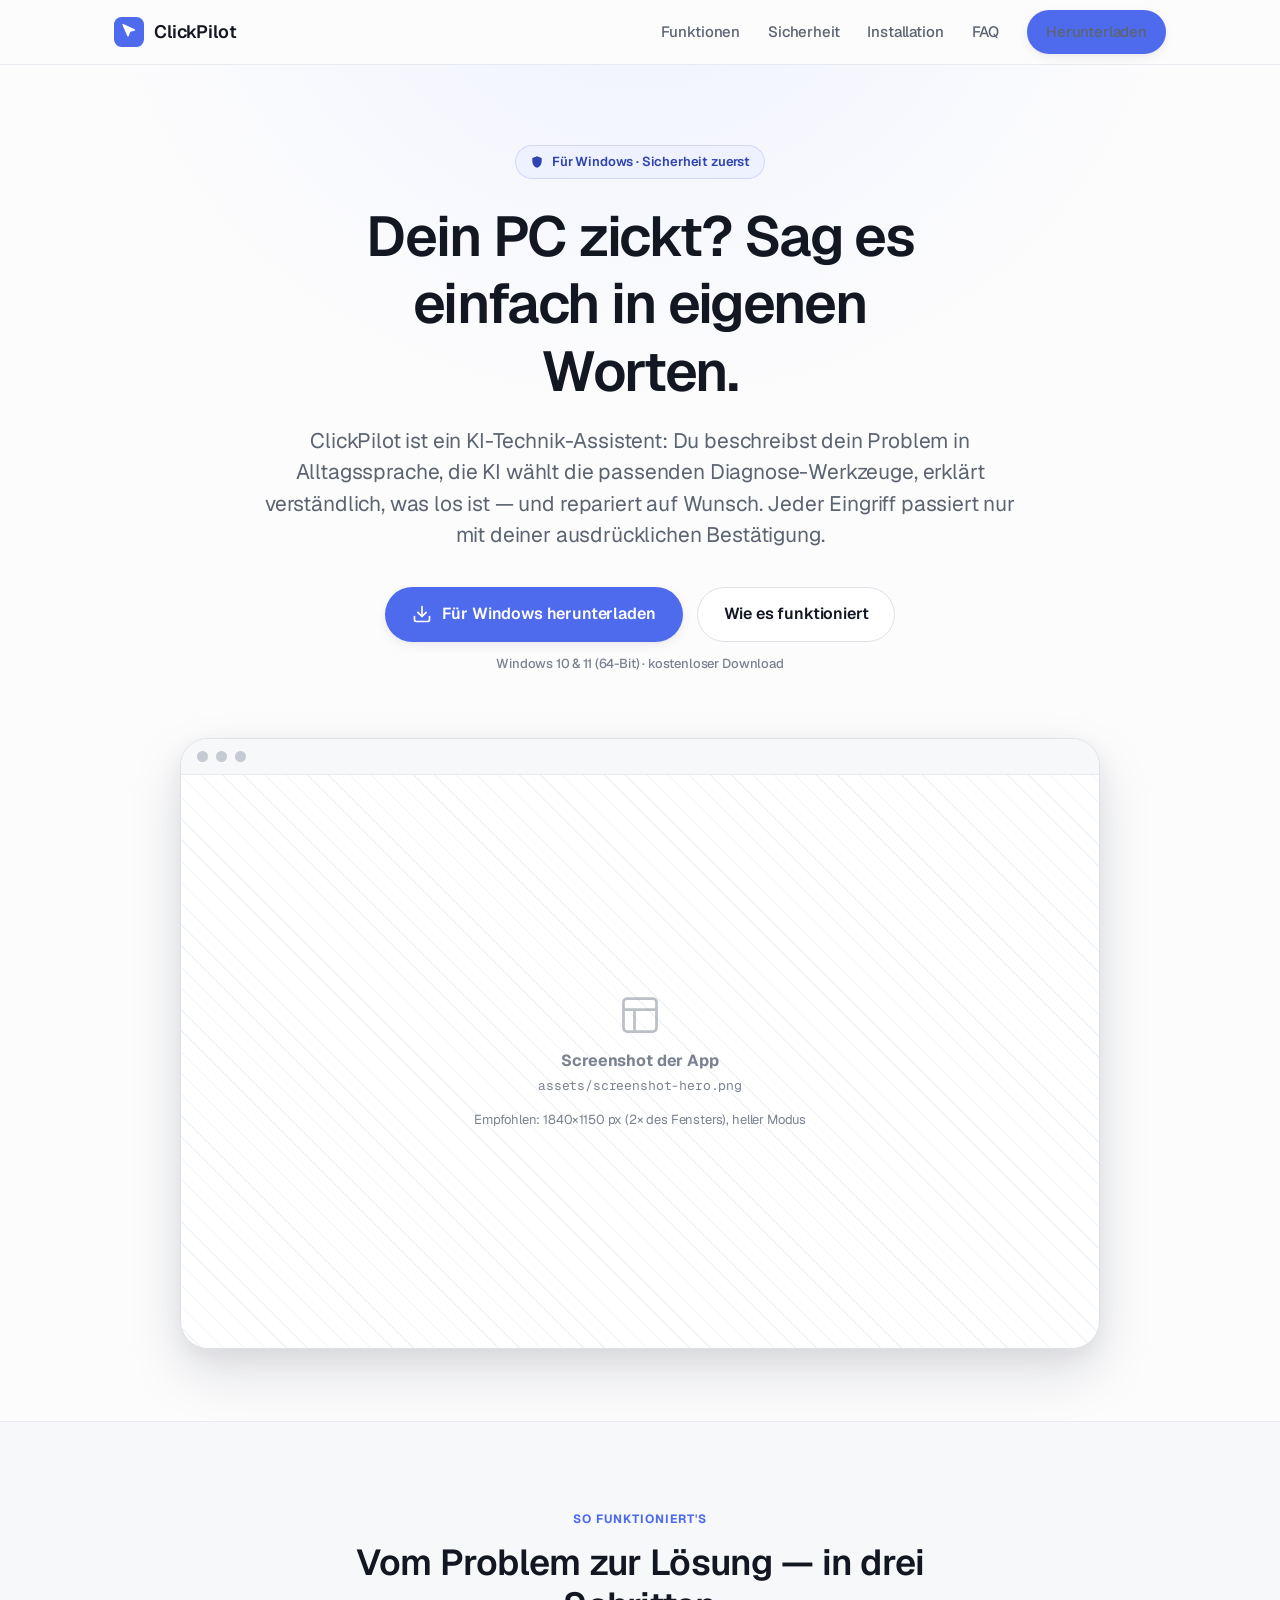
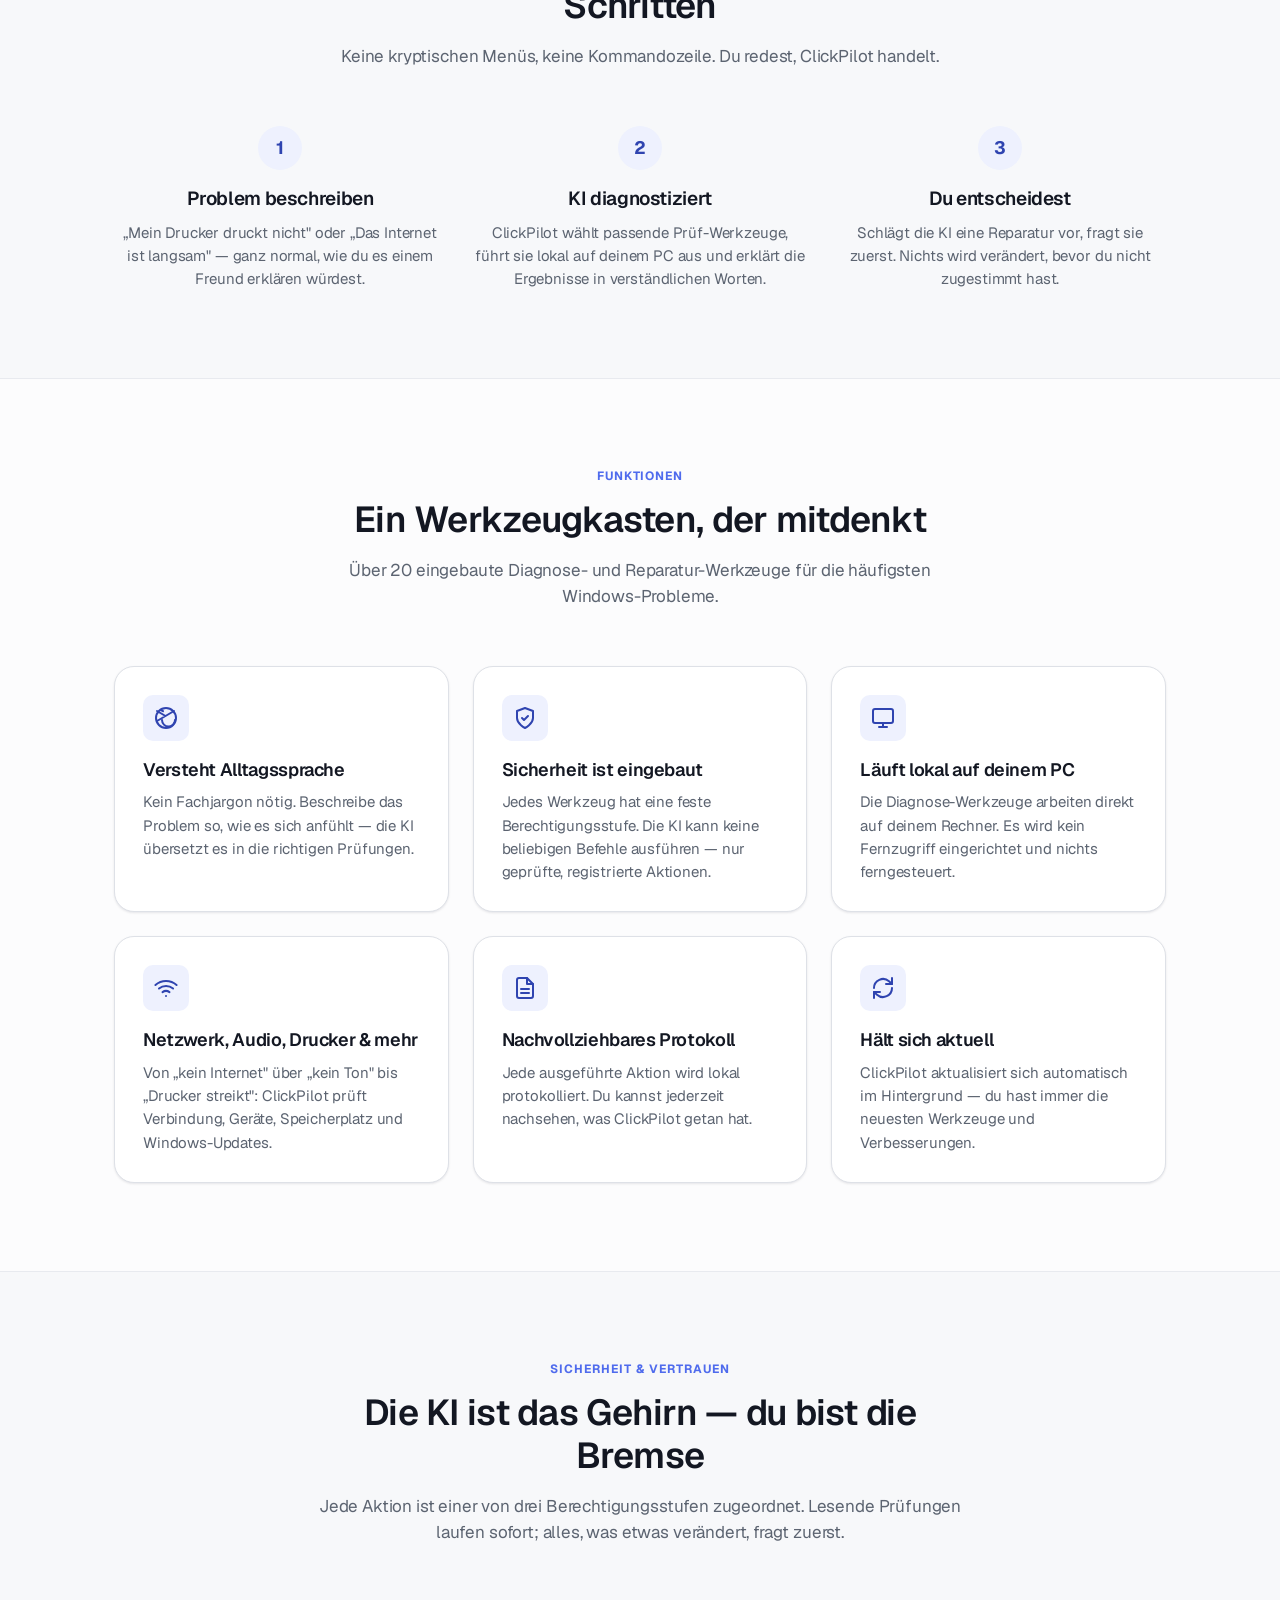
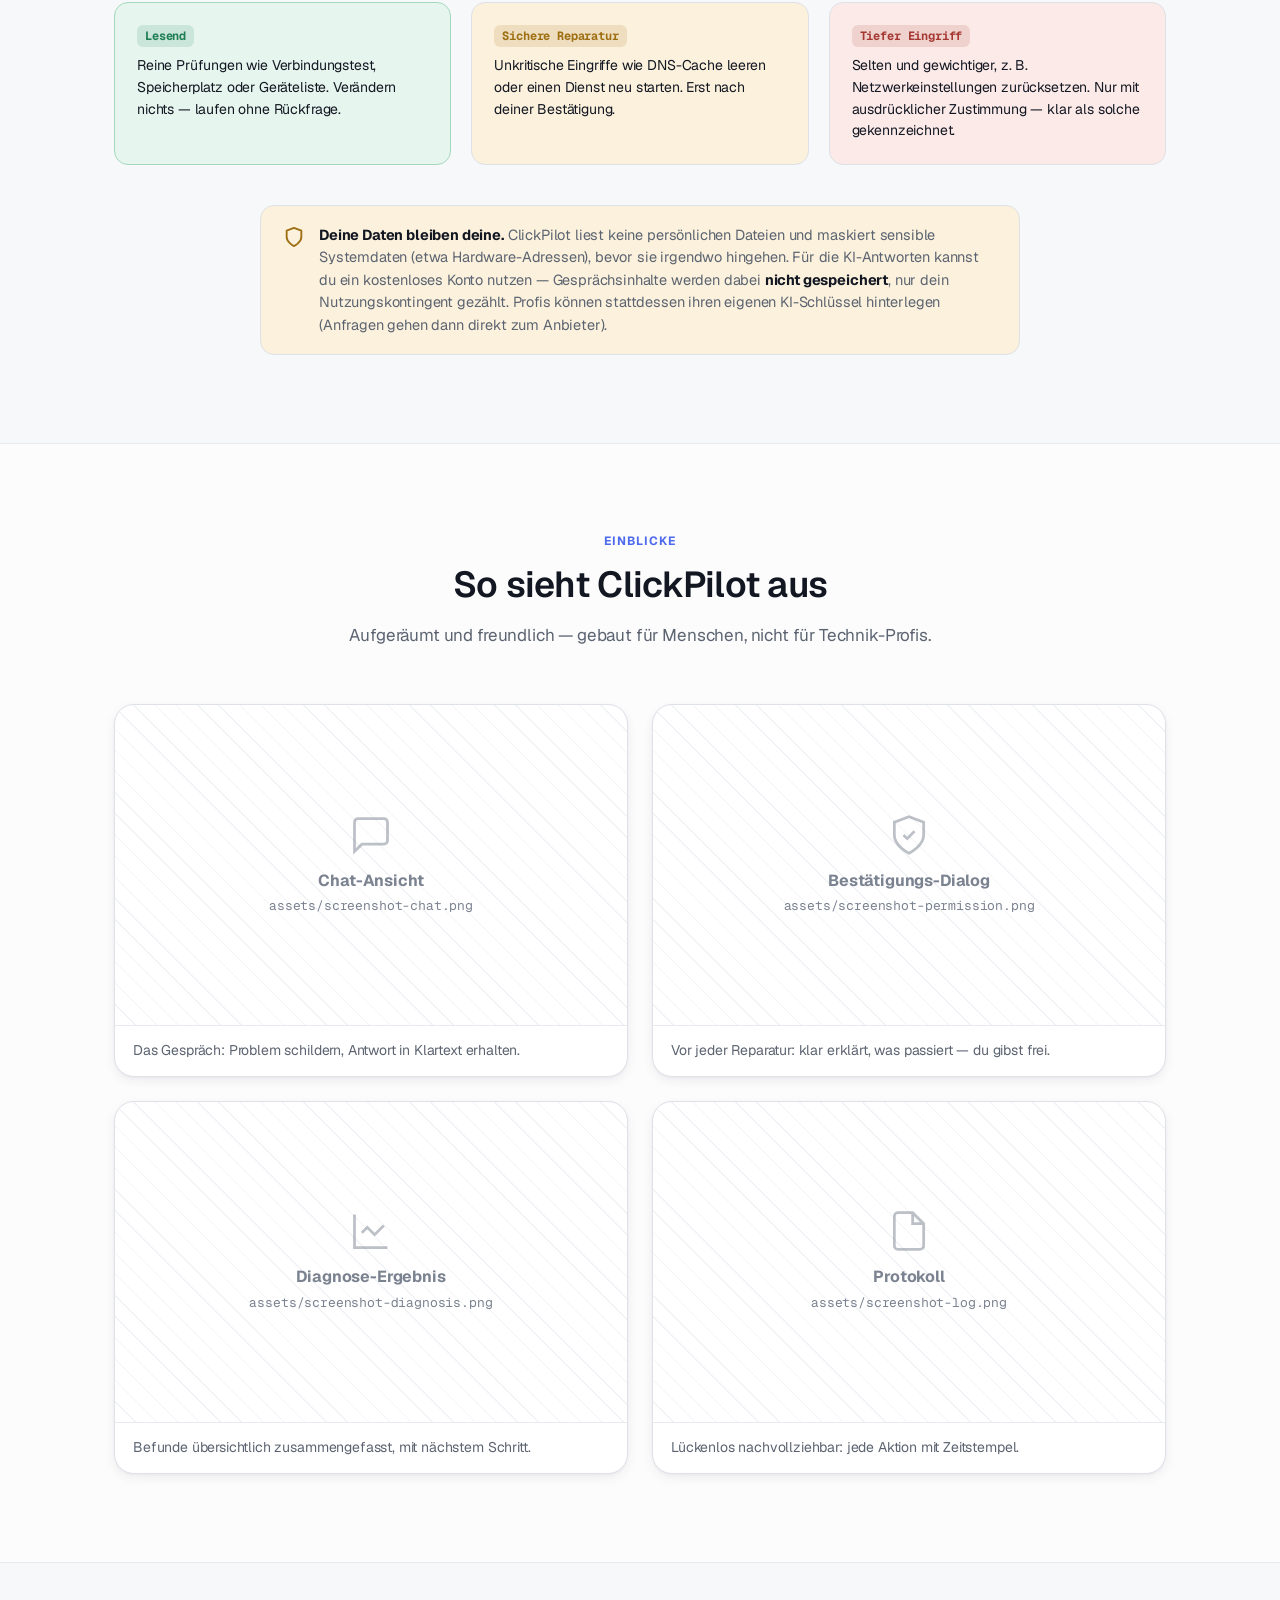
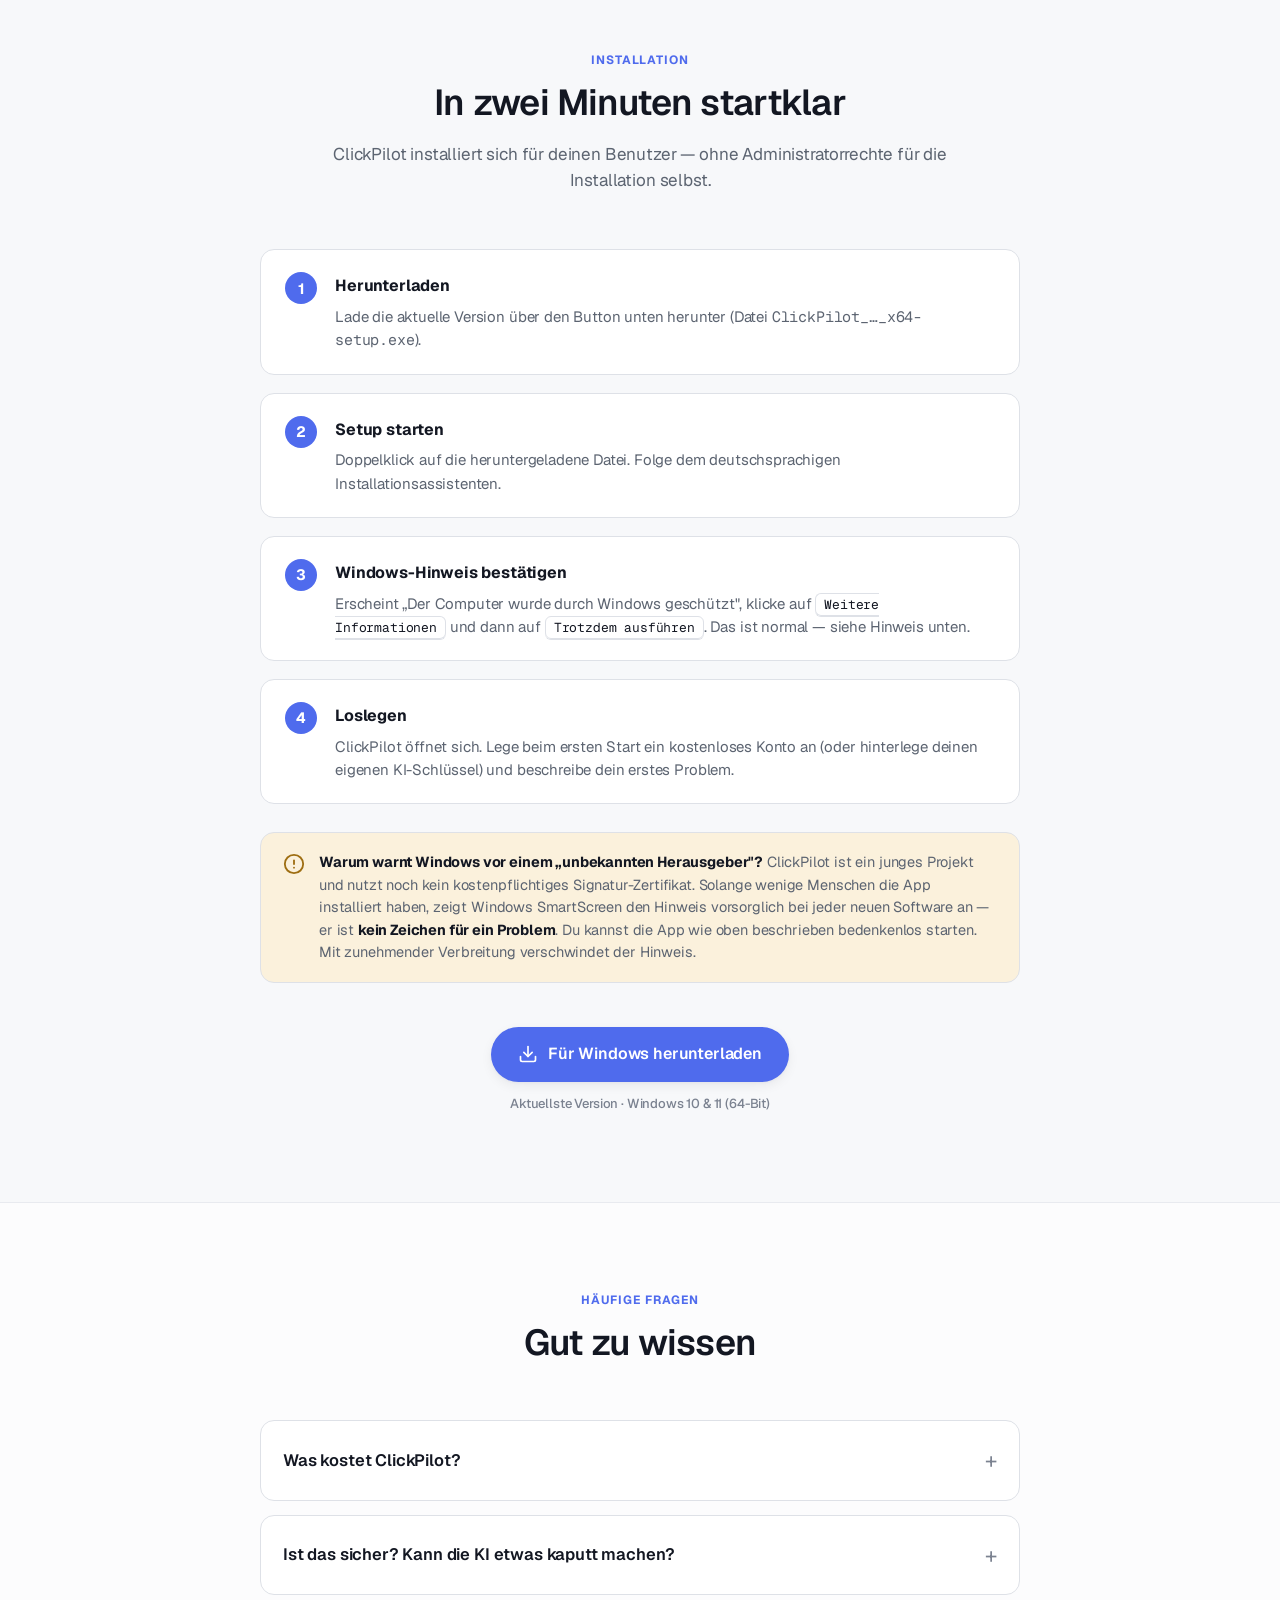
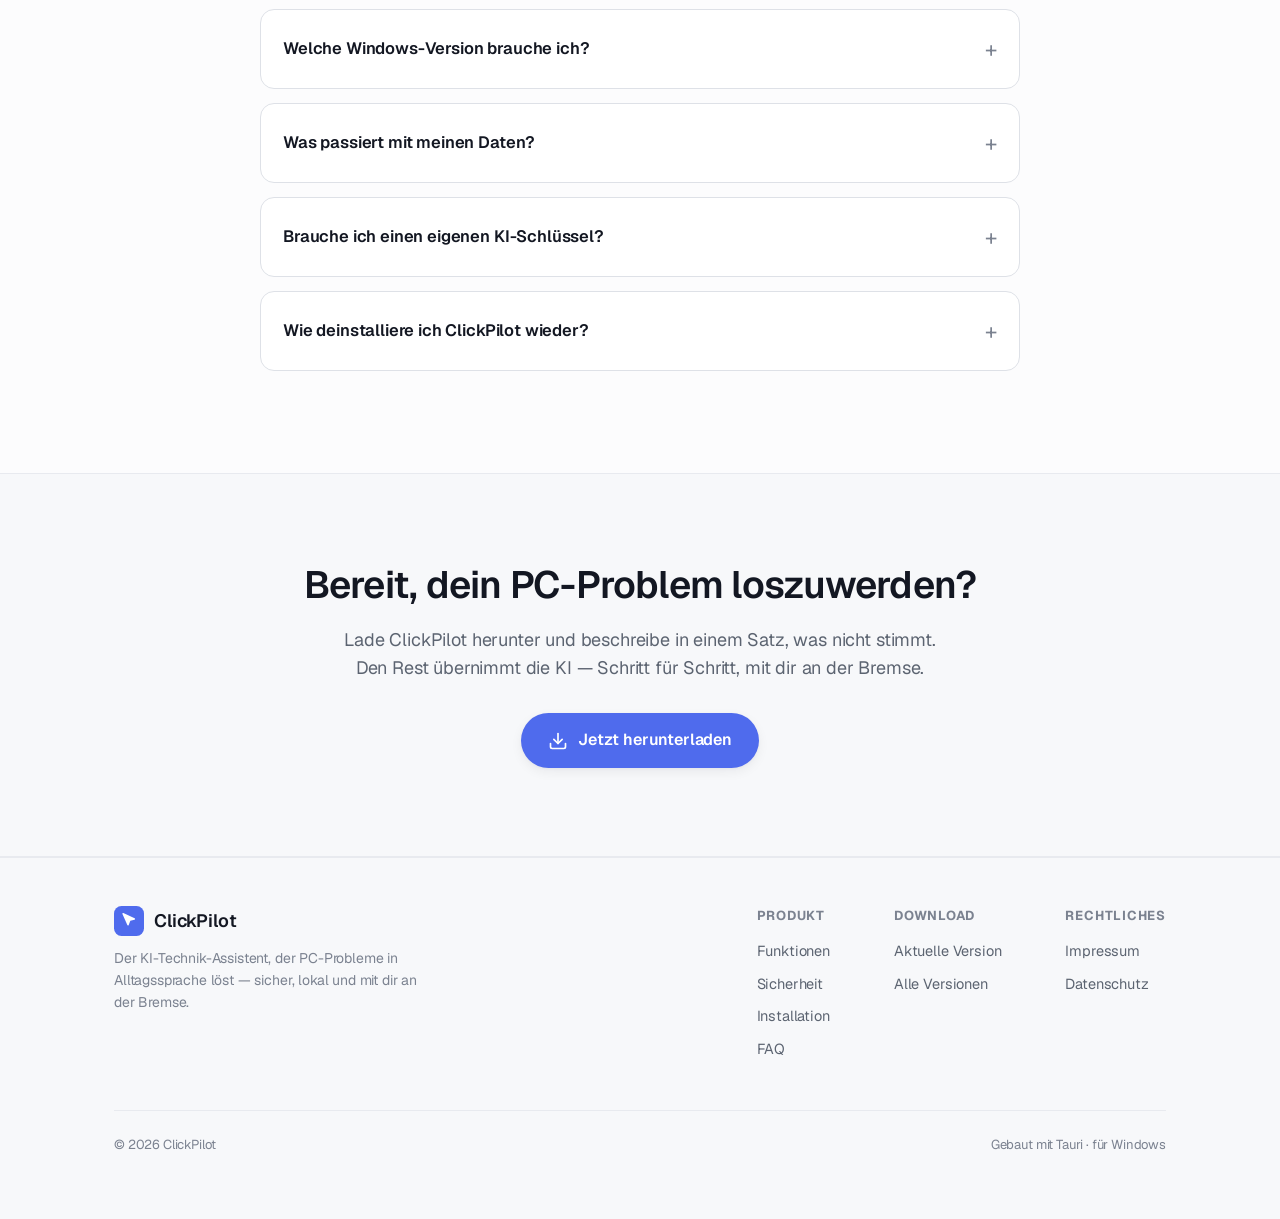
==== commit 92820f05: "feat: Schrift lokal einbetten (DSGVO) statt Google Fonts CDN Geist + Geist Mono als Variable-Font-wo" ====
--- a/index.html
+++ b/index.html
@@ -12,9 +12,7 @@
   <meta property="og:type" content="website" />
   <!-- TODO: og:url und og:image setzen, sobald Domain + Vorschaubild stehen -->
 
-  <link rel="preconnect" href="https://fonts.googleapis.com" />
-  <link rel="preconnect" href="https://fonts.gstatic.com" crossorigin />
-  <link href="https://fonts.googleapis.com/css2?family=Geist:wght@400;500;600;700&family=Geist+Mono:wght@400;500&display=swap" rel="stylesheet" />
+  <link rel="preload" href="assets/fonts/geist-latin-wght-normal.woff2" as="font" type="font/woff2" crossorigin />
   <link rel="stylesheet" href="styles.css" />
   <link rel="icon" href="assets/favicon.svg" type="image/svg+xml" />
 </head>
--- a/styles.css
+++ b/styles.css
@@ -3,6 +3,43 @@
    Übernimmt die Design-Tokens des App-Design-Systems (foundations.css),
    ergänzt um Marketing-Layout. Light/Dark folgen der OS-Einstellung.
    ======================================================================== */
+
+/* ── Lokale Schriften (DSGVO: kein externes CDN) ───────────────────────────
+   Geist + Geist Mono (Variable Fonts, SIL Open Font License) — selbst gehostet
+   aus @fontsource-variable. Lizenz: assets/fonts/OFL.txt
+   ─────────────────────────────────────────────────────────────────────── */
+@font-face {
+  font-family: 'Geist';
+  font-style: normal;
+  font-display: swap;
+  font-weight: 100 900;
+  src: url('assets/fonts/geist-latin-wght-normal.woff2') format('woff2');
+  unicode-range: U+0000-00FF,U+0131,U+0152-0153,U+02BB-02BC,U+02C6,U+02DA,U+02DC,U+0304,U+0308,U+0329,U+2000-206F,U+2074,U+20AC,U+2122,U+2191,U+2193,U+2212,U+2215,U+FEFF,U+FFFD;
+}
+@font-face {
+  font-family: 'Geist';
+  font-style: normal;
+  font-display: swap;
+  font-weight: 100 900;
+  src: url('assets/fonts/geist-latin-ext-wght-normal.woff2') format('woff2');
+  unicode-range: U+0100-02BA,U+02BD-02C5,U+02C7-02CC,U+02CE-02D7,U+02DD-02FF,U+0304,U+0308,U+0329,U+1D00-1DBF,U+1E00-1E9F,U+1EF2-1EFF,U+2020,U+20A0-20AB,U+20AD-20C0,U+2113,U+2C60-2C7F,U+A720-A7FF;
+}
+@font-face {
+  font-family: 'Geist Mono';
+  font-style: normal;
+  font-display: swap;
+  font-weight: 100 900;
+  src: url('assets/fonts/geist-mono-latin-wght-normal.woff2') format('woff2');
+  unicode-range: U+0000-00FF,U+0131,U+0152-0153,U+02BB-02BC,U+02C6,U+02DA,U+02DC,U+0304,U+0308,U+0329,U+2000-206F,U+2074,U+20AC,U+2122,U+2191,U+2193,U+2212,U+2215,U+FEFF,U+FFFD;
+}
+@font-face {
+  font-family: 'Geist Mono';
+  font-style: normal;
+  font-display: swap;
+  font-weight: 100 900;
+  src: url('assets/fonts/geist-mono-latin-ext-wght-normal.woff2') format('woff2');
+  unicode-range: U+0100-02BA,U+02BD-02C5,U+02C7-02CC,U+02CE-02D7,U+02DD-02FF,U+0304,U+0308,U+0329,U+1D00-1DBF,U+1E00-1E9F,U+1EF2-1EFF,U+2020,U+20A0-20AB,U+20AD-20C0,U+2113,U+2C60-2C7F,U+A720-A7FF;
+}
 
 :root {
   color-scheme: light dark;
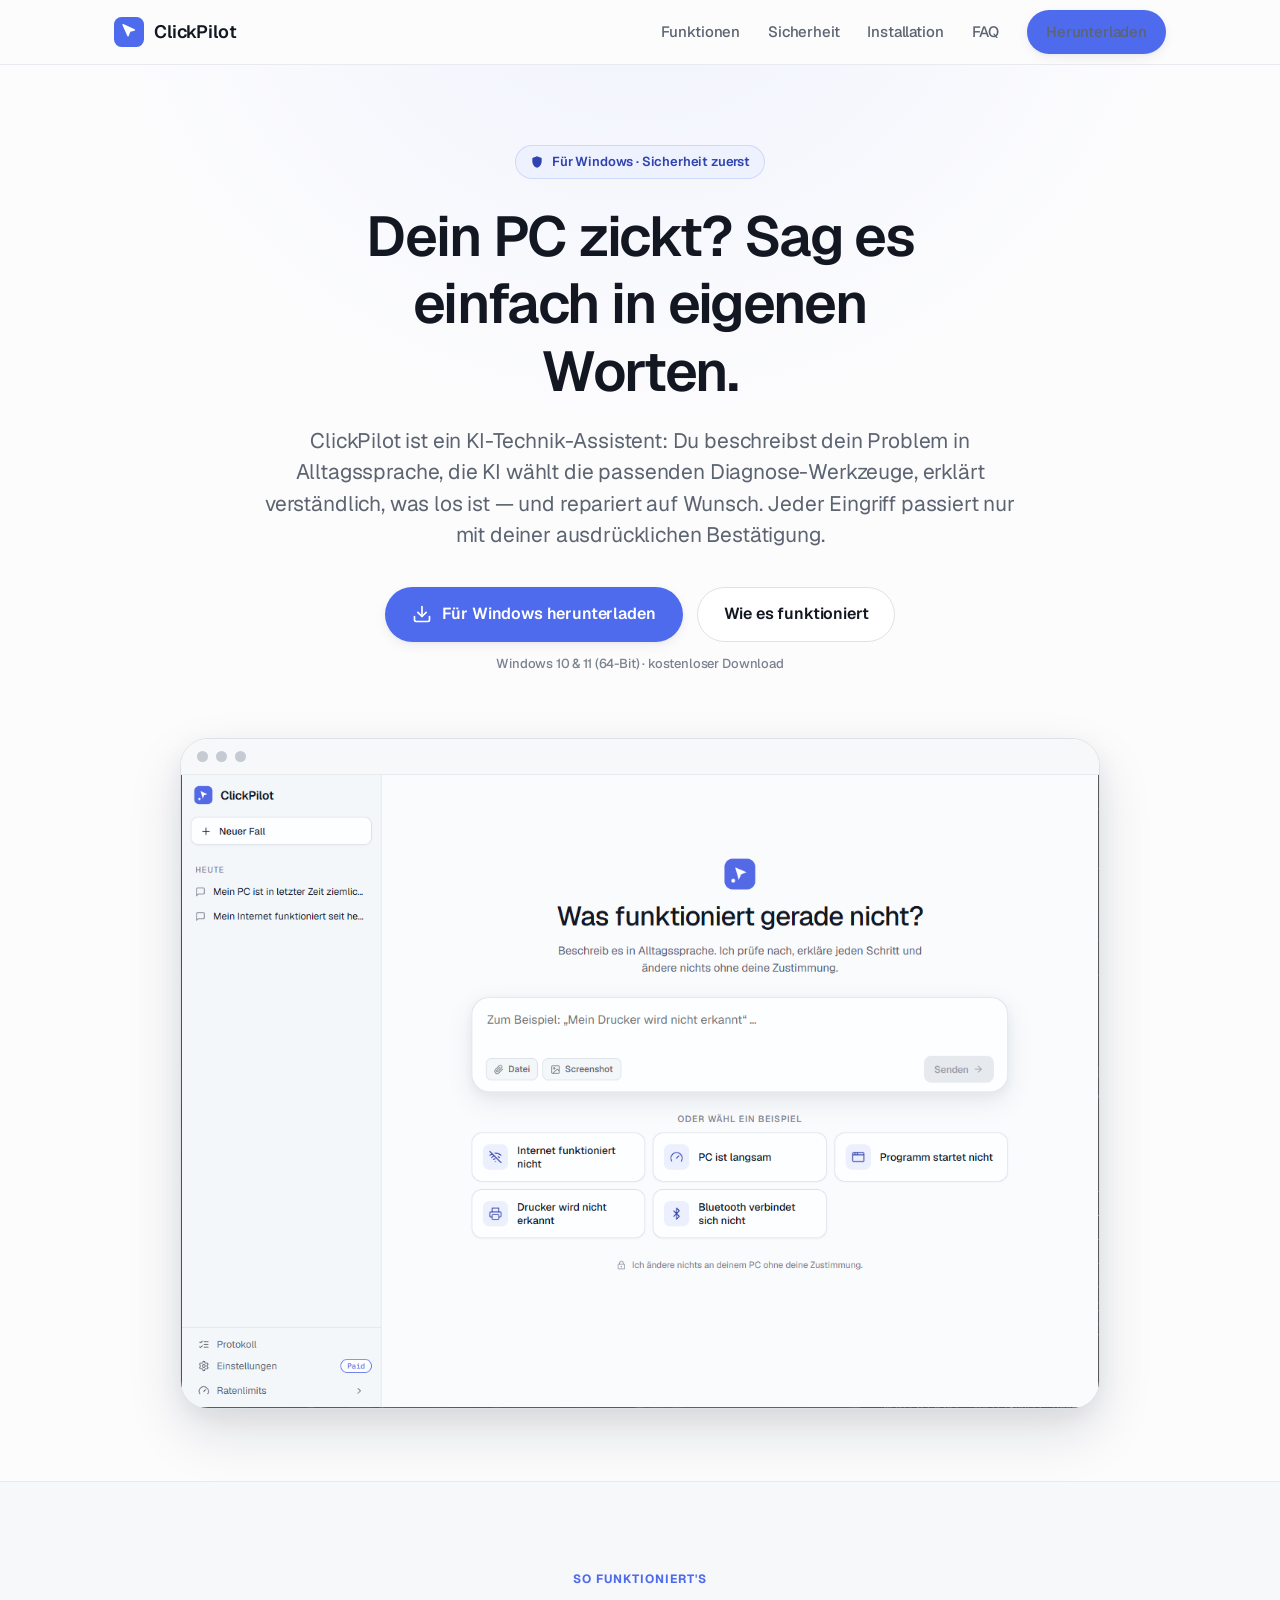
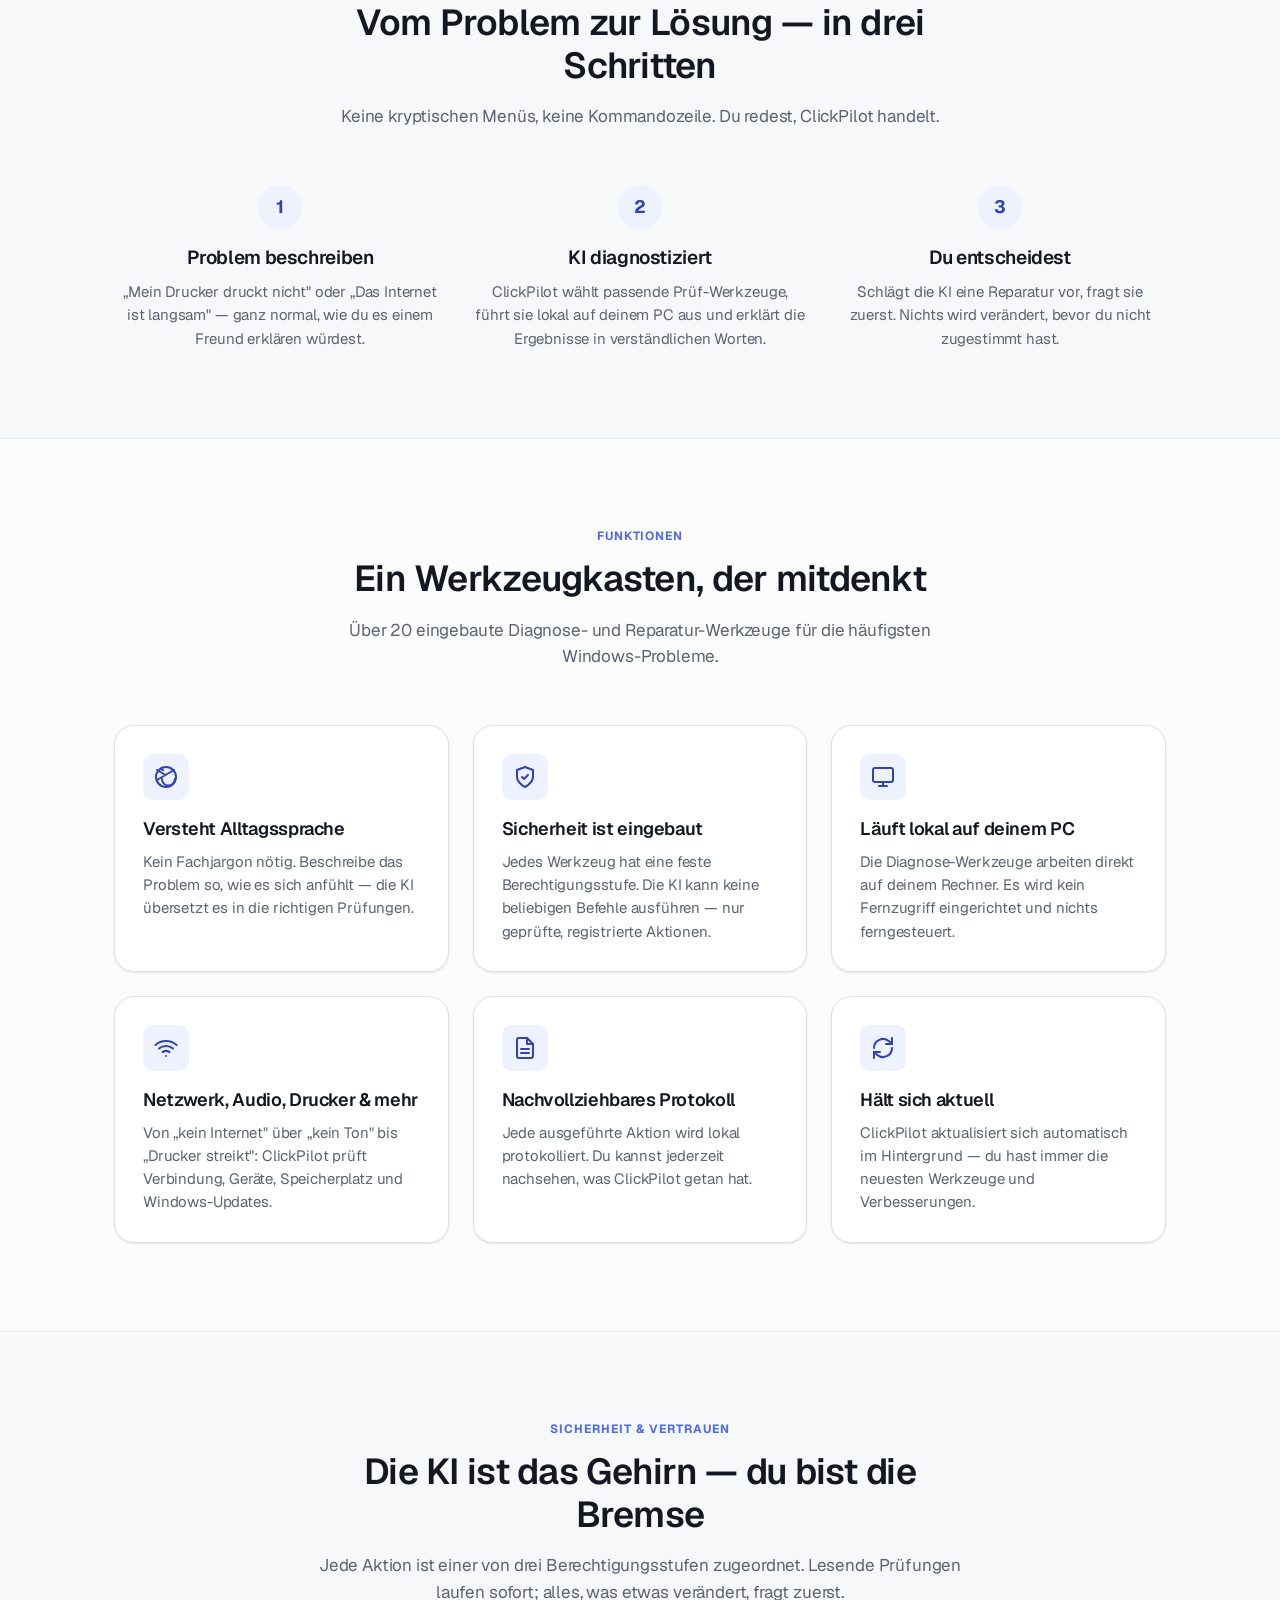
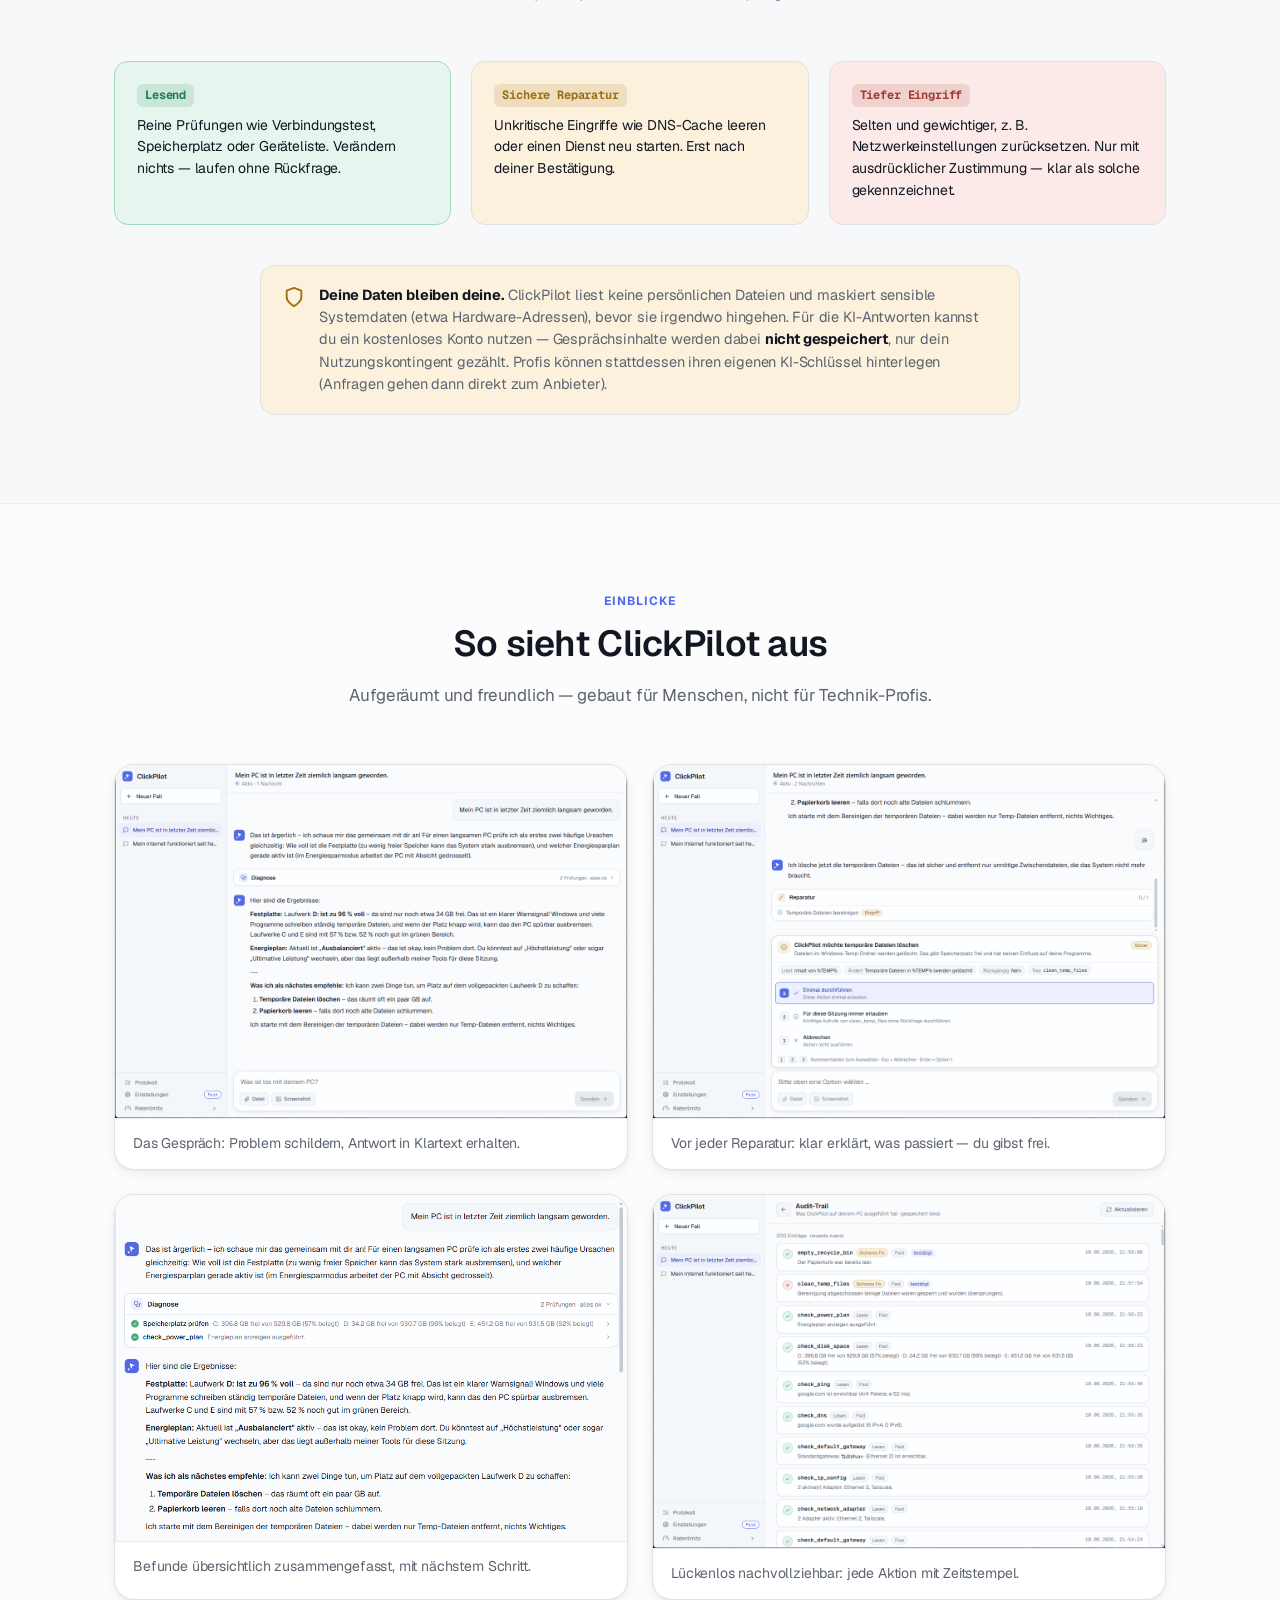
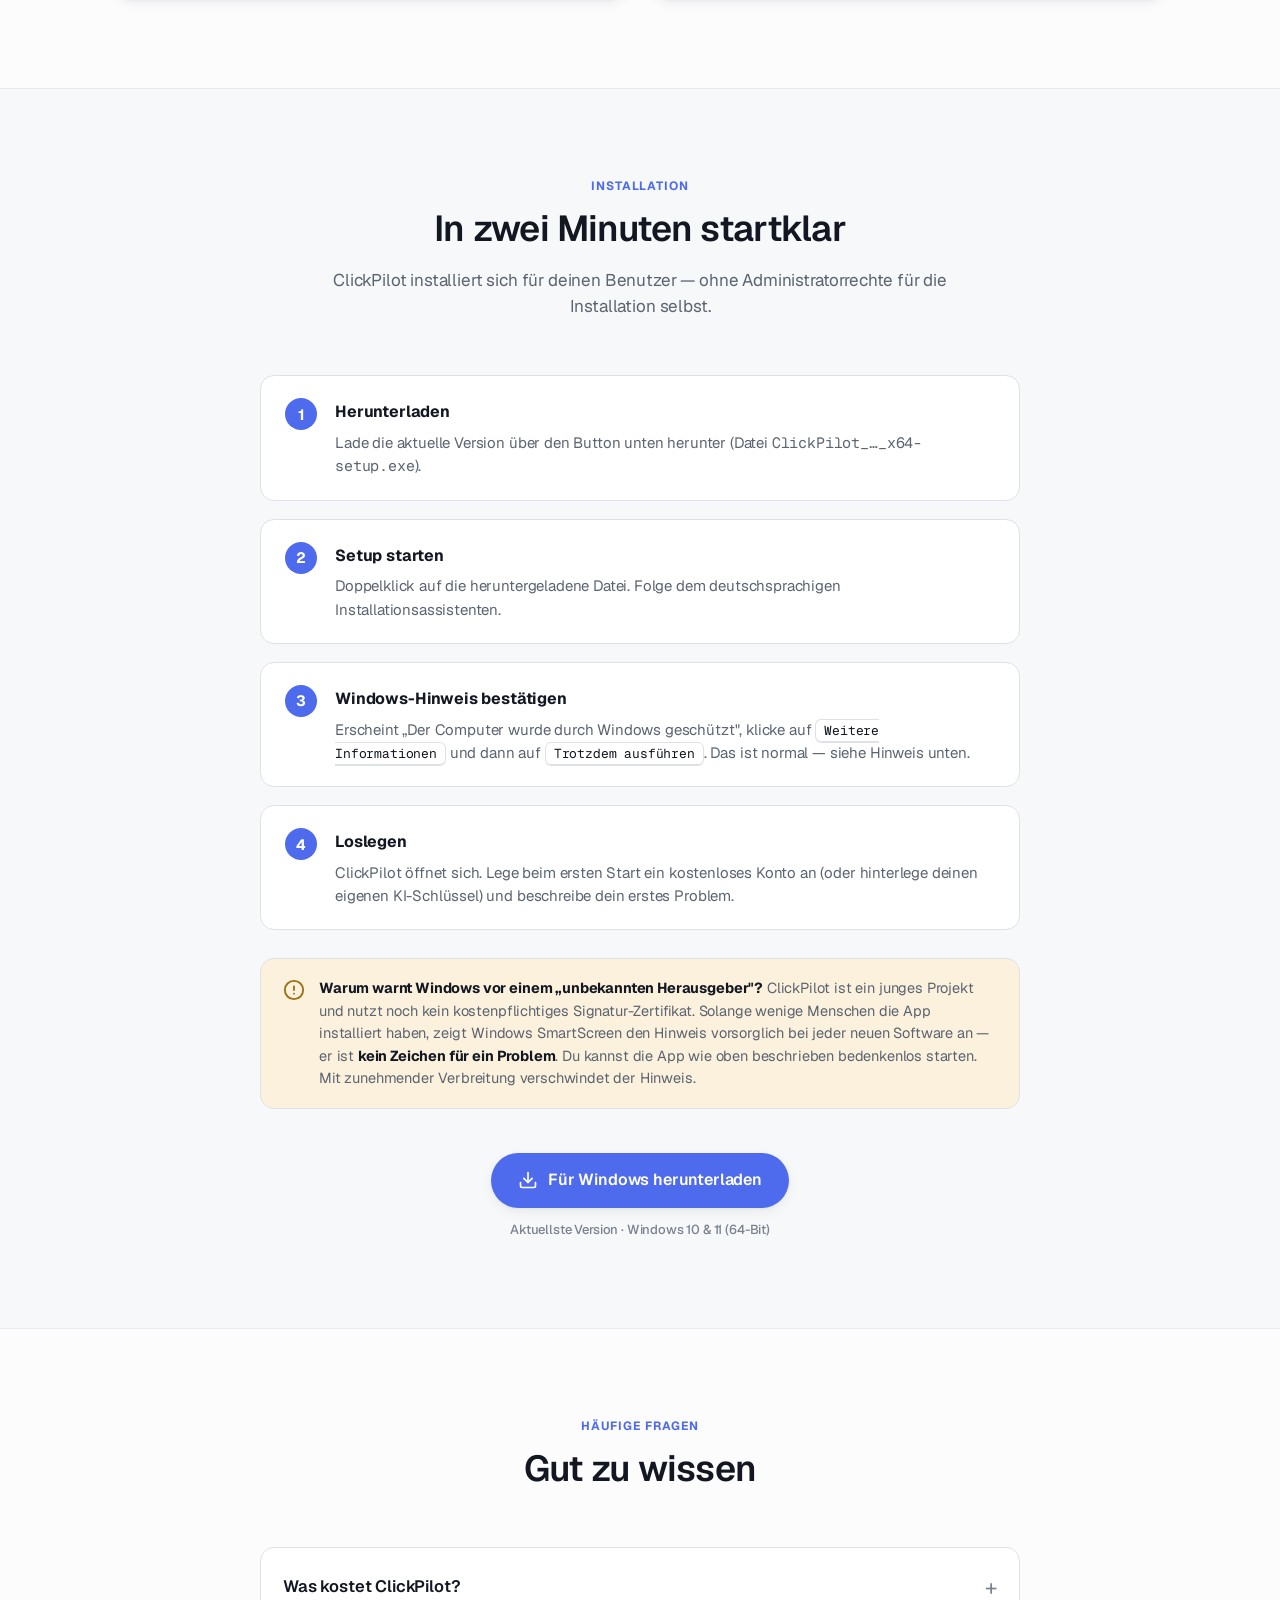
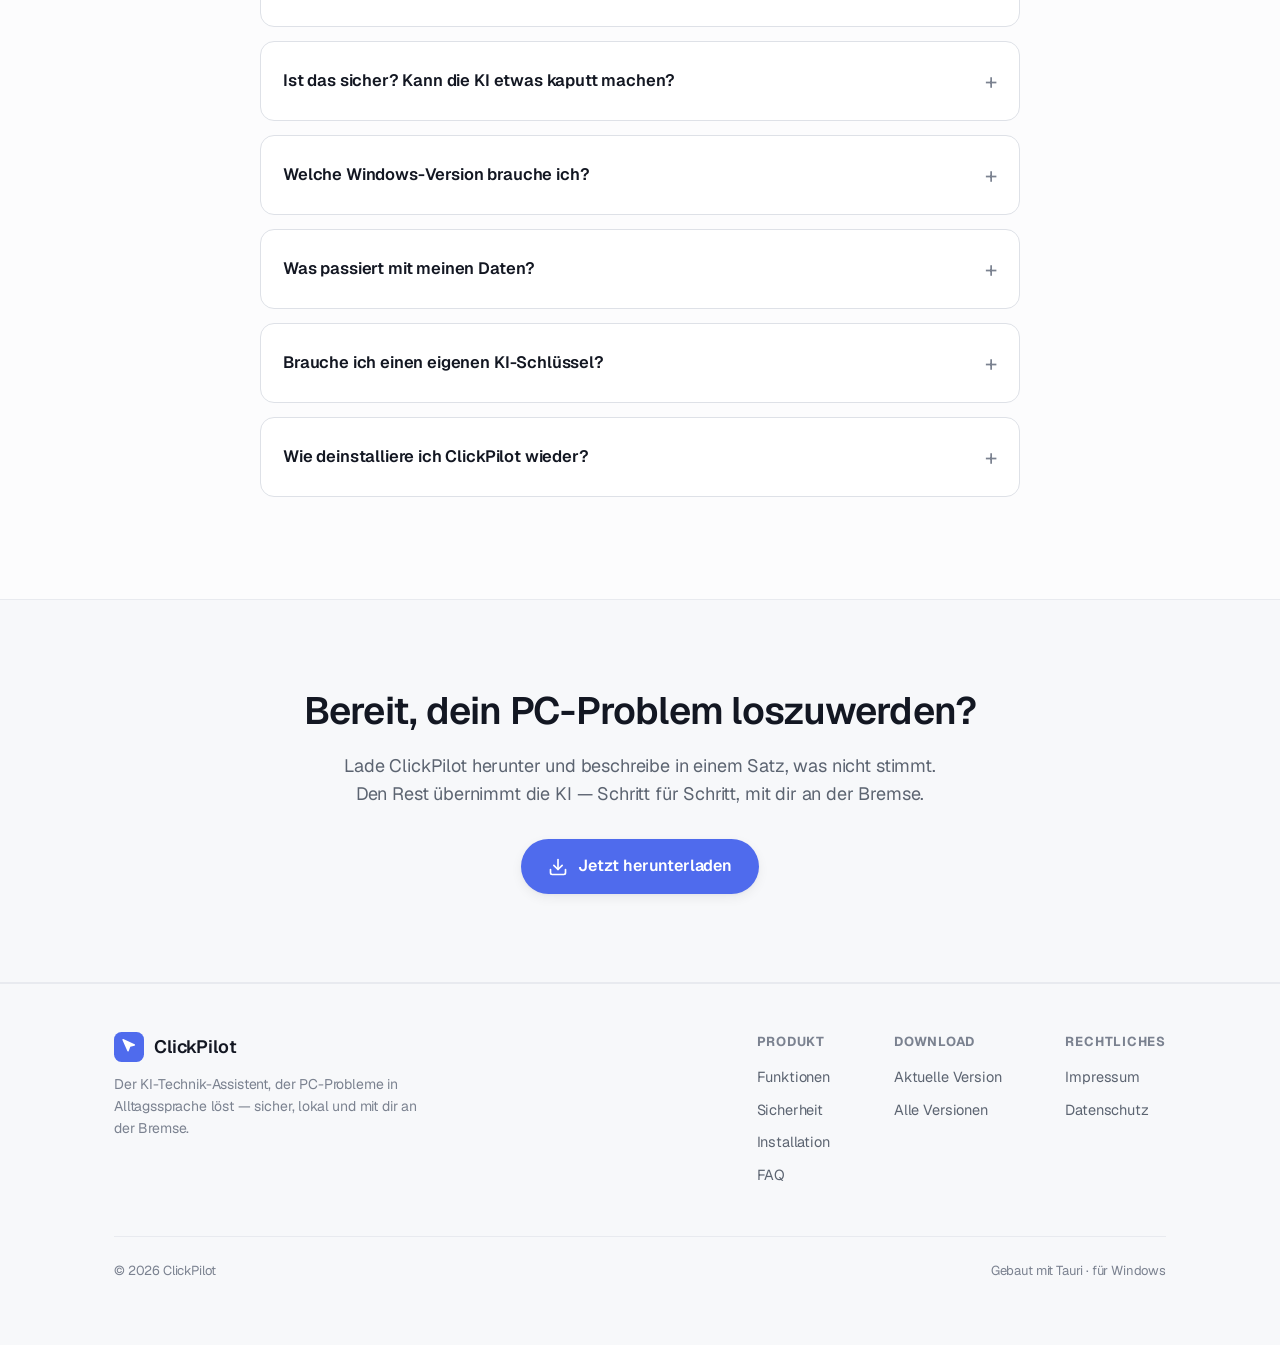
==== commit d3bdaccc: "feat: echte App-Screenshots eingebunden (Hero + 4 Galerie-Bilder) Platzhalter durch screenshot-hero/" ====
--- a/index.html
+++ b/index.html
@@ -70,12 +70,8 @@
           <div class="titlebar">
             <span class="dot"></span><span class="dot"></span><span class="dot"></span>
           </div>
-          <!-- TODO: <img src="assets/screenshot-hero.png" alt="ClickPilot im Einsatz"> -->
-          <div class="placeholder">
-            <svg class="ph-icon" viewBox="0 0 24 24" fill="none" stroke="currentColor" stroke-width="1.5" aria-hidden="true"><rect x="3" y="3" width="18" height="18" rx="2"/><path d="M3 9h18M9 21V9"/></svg>
-            <div><strong>Screenshot der App</strong><br><code>assets/screenshot-hero.png</code></div>
-            <span class="muted" style="font-size:13px;">Empfohlen: 1840×1150 px (2× des Fensters), heller Modus</span>
-          </div>
+          <img src="assets/screenshot-hero.png" alt="ClickPilot-Startbildschirm: „Was funktioniert gerade nicht?" mit Beispiel-Problemen" />
+
         </div>
       </div>
     </section>
@@ -191,31 +187,19 @@
         <div class="shots">
           <!-- TODO: jeweils <img src="assets/..."> statt der Platzhalter einsetzen -->
           <div class="shot">
-            <div class="placeholder" style="aspect-ratio: 16/10;">
-              <svg class="ph-icon" viewBox="0 0 24 24" fill="none" stroke="currentColor" stroke-width="1.5"><path d="M21 15a2 2 0 0 1-2 2H7l-4 4V5a2 2 0 0 1 2-2h14a2 2 0 0 1 2 2Z"/></svg>
-              <div><strong>Chat-Ansicht</strong><br><code>assets/screenshot-chat.png</code></div>
-            </div>
+            <img src="assets/screenshot-chat.png" alt="Chat-Ansicht: Gespräch über einen langsamen PC mit Diagnose-Antwort" />
             <div class="cap">Das Gespräch: Problem schildern, Antwort in Klartext erhalten.</div>
           </div>
           <div class="shot">
-            <div class="placeholder" style="aspect-ratio: 16/10;">
-              <svg class="ph-icon" viewBox="0 0 24 24" fill="none" stroke="currentColor" stroke-width="1.5"><path d="M12 22s8-4 8-10V5l-8-3-8 3v7c0 6 8 10 8 10Z"/><path d="m9 12 2 2 4-4"/></svg>
-              <div><strong>Bestätigungs-Dialog</strong><br><code>assets/screenshot-permission.png</code></div>
-            </div>
+            <img src="assets/screenshot-permission.png" alt="Bestätigungs-Dialog: ClickPilot möchte temporäre Dateien löschen, mit Auswahloptionen" />
             <div class="cap">Vor jeder Reparatur: klar erklärt, was passiert — du gibst frei.</div>
           </div>
           <div class="shot">
-            <div class="placeholder" style="aspect-ratio: 16/10;">
-              <svg class="ph-icon" viewBox="0 0 24 24" fill="none" stroke="currentColor" stroke-width="1.5"><path d="M3 3v18h18"/><path d="m19 9-5 5-4-4-3 3"/></svg>
-              <div><strong>Diagnose-Ergebnis</strong><br><code>assets/screenshot-diagnosis.png</code></div>
-            </div>
+            <img src="assets/screenshot-diagnosis.png" alt="Diagnose-Ergebnis: Speicherplatz- und Energieplan-Prüfung mit Erklärung" />
             <div class="cap">Befunde übersichtlich zusammengefasst, mit nächstem Schritt.</div>
           </div>
           <div class="shot">
-            <div class="placeholder" style="aspect-ratio: 16/10;">
-              <svg class="ph-icon" viewBox="0 0 24 24" fill="none" stroke="currentColor" stroke-width="1.5"><path d="M14 2H6a2 2 0 0 0-2 2v16a2 2 0 0 0 2 2h12a2 2 0 0 0 2-2V8Z"/><polyline points="14 2 14 8 20 8"/></svg>
-              <div><strong>Protokoll</strong><br><code>assets/screenshot-log.png</code></div>
-            </div>
+            <img src="assets/screenshot-log.png" alt="Protokoll-Ansicht: Audit-Trail aller ausgeführten Aktionen mit Zeitstempel" />
             <div class="cap">Lückenlos nachvollziehbar: jede Aktion mit Zeitstempel.</div>
           </div>
         </div>
--- a/styles.css
+++ b/styles.css
@@ -266,6 +266,8 @@
   background: var(--cp-bg-sunken);
 }
 .preview .titlebar .dot { width: 11px; height: 11px; border-radius: 50%; background: var(--cp-neutral-300); }
+.preview img { width: 100%; height: auto; display: block; }
+.shot img { width: 100%; height: auto; display: block; background: var(--cp-bg-elevated); }
 .placeholder {
   display: flex; flex-direction: column; align-items: center; justify-content: center;
   gap: 12px; aspect-ratio: 16 / 10; padding: 24px; text-align: center;
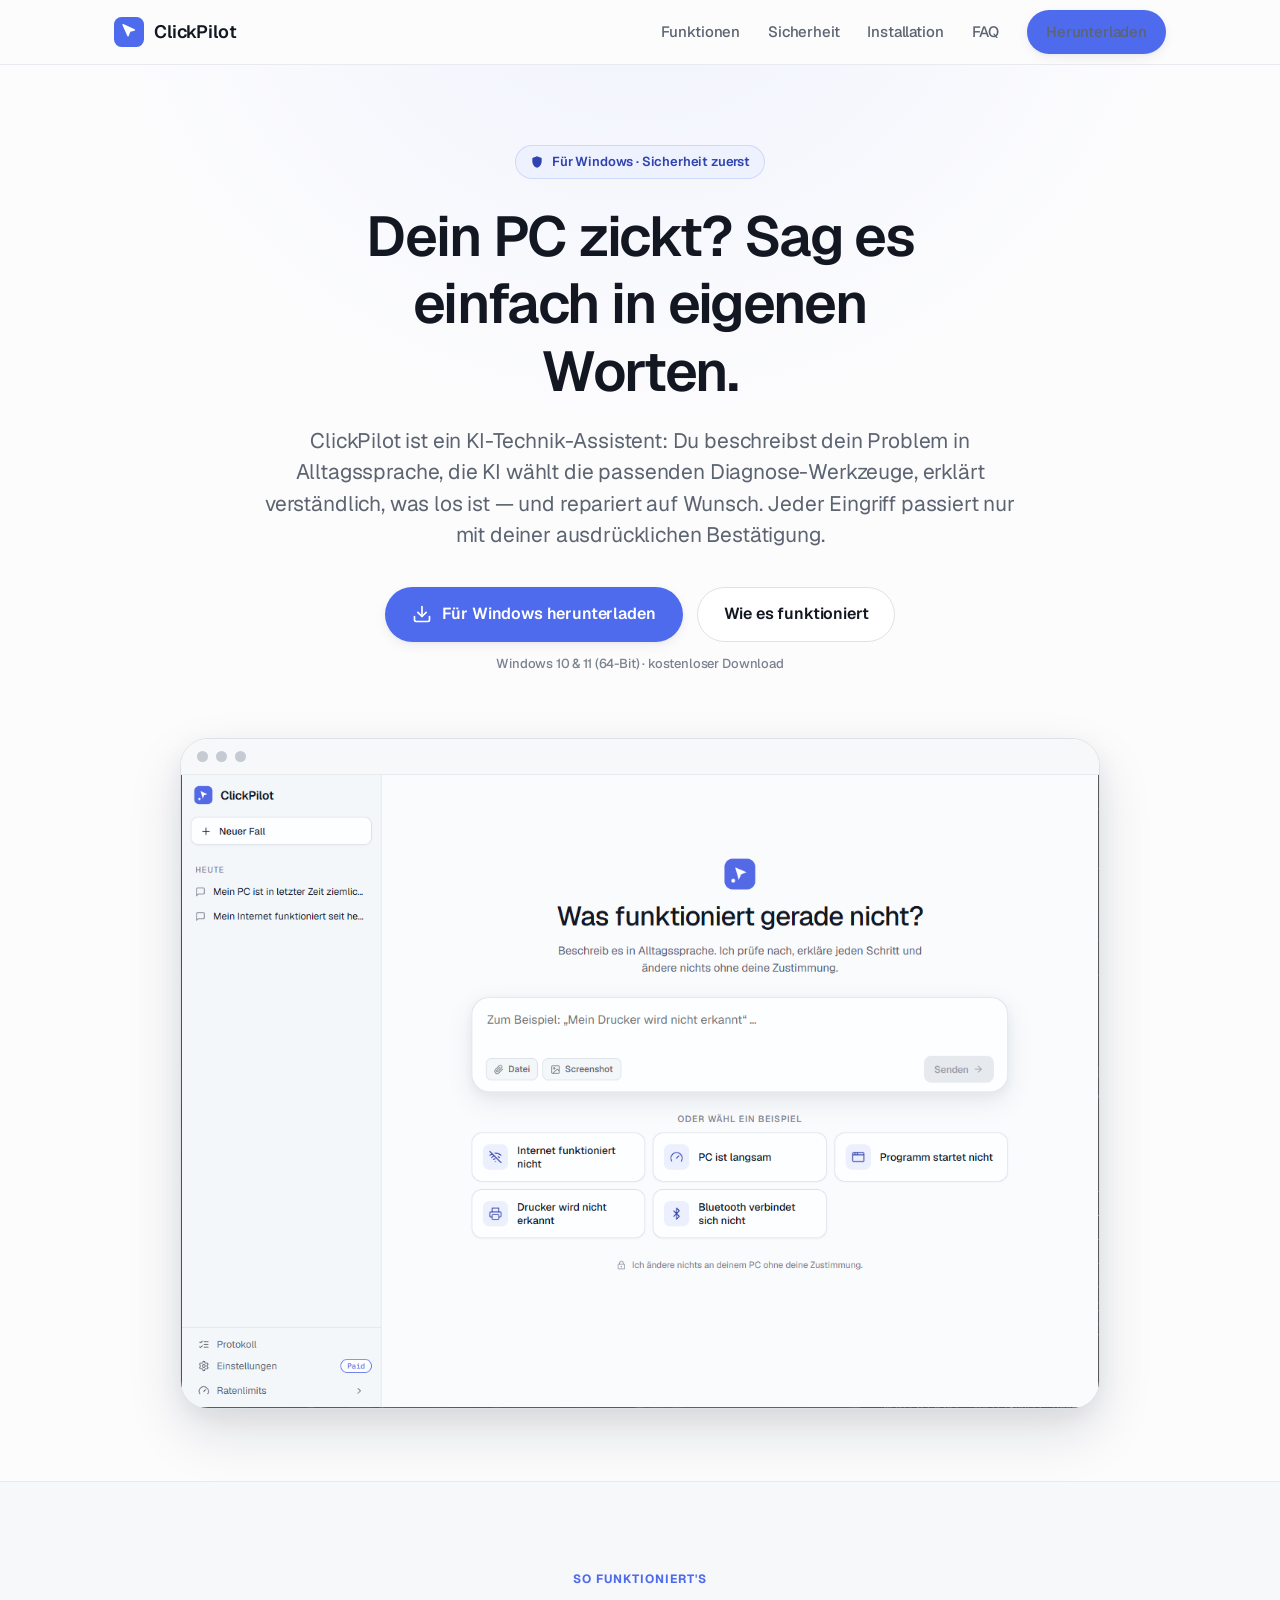
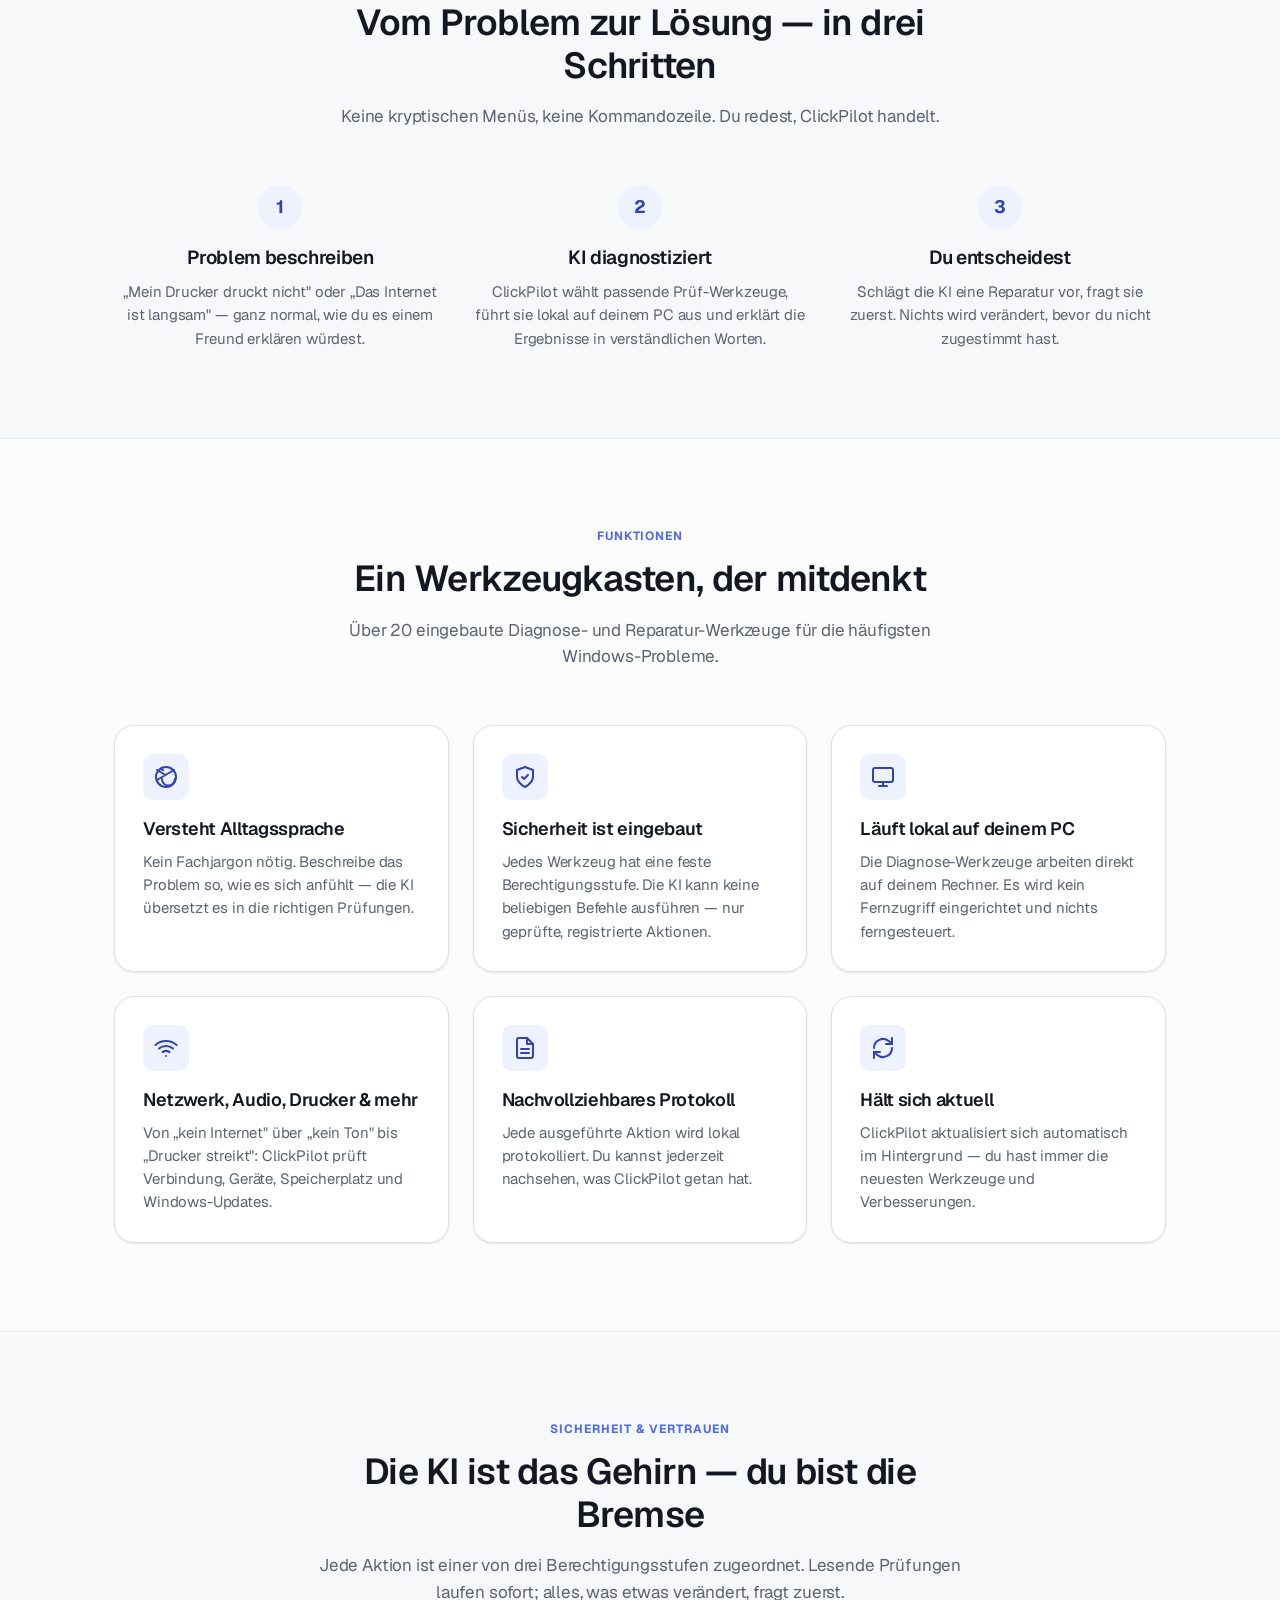
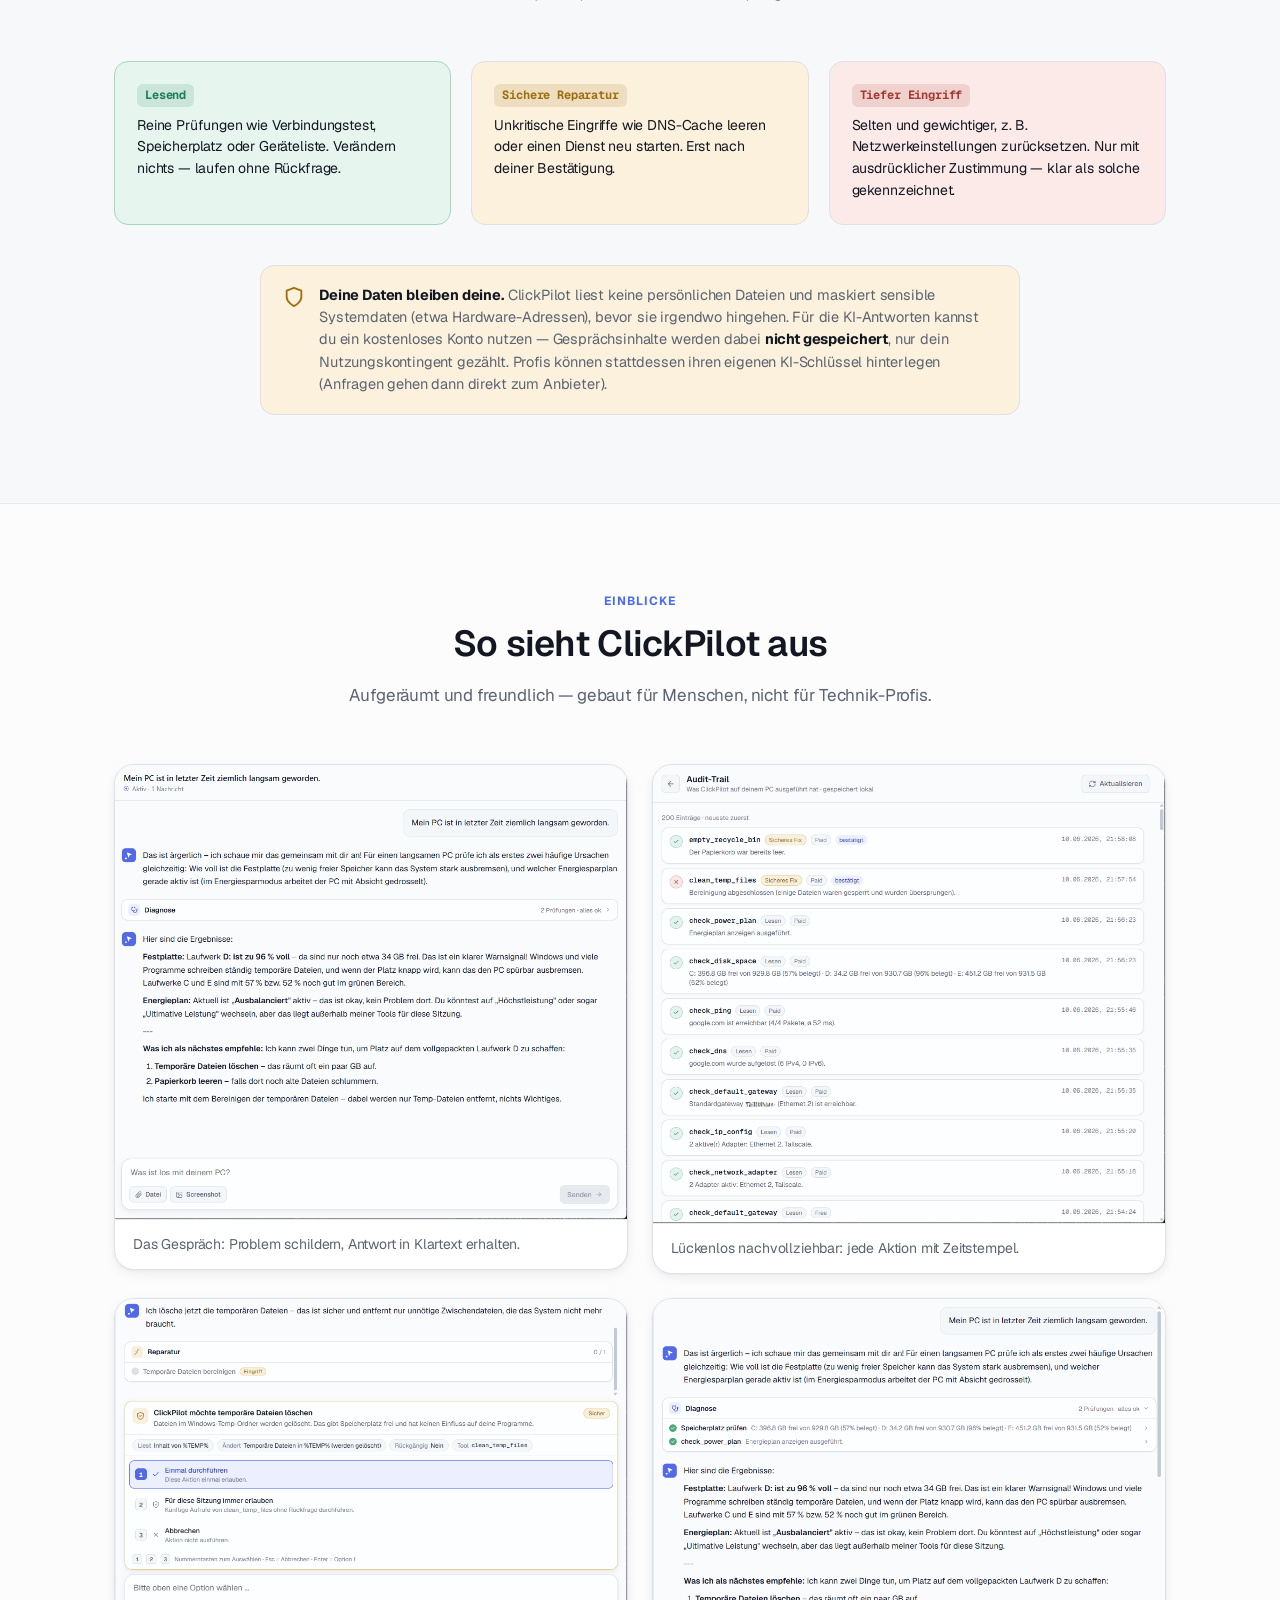
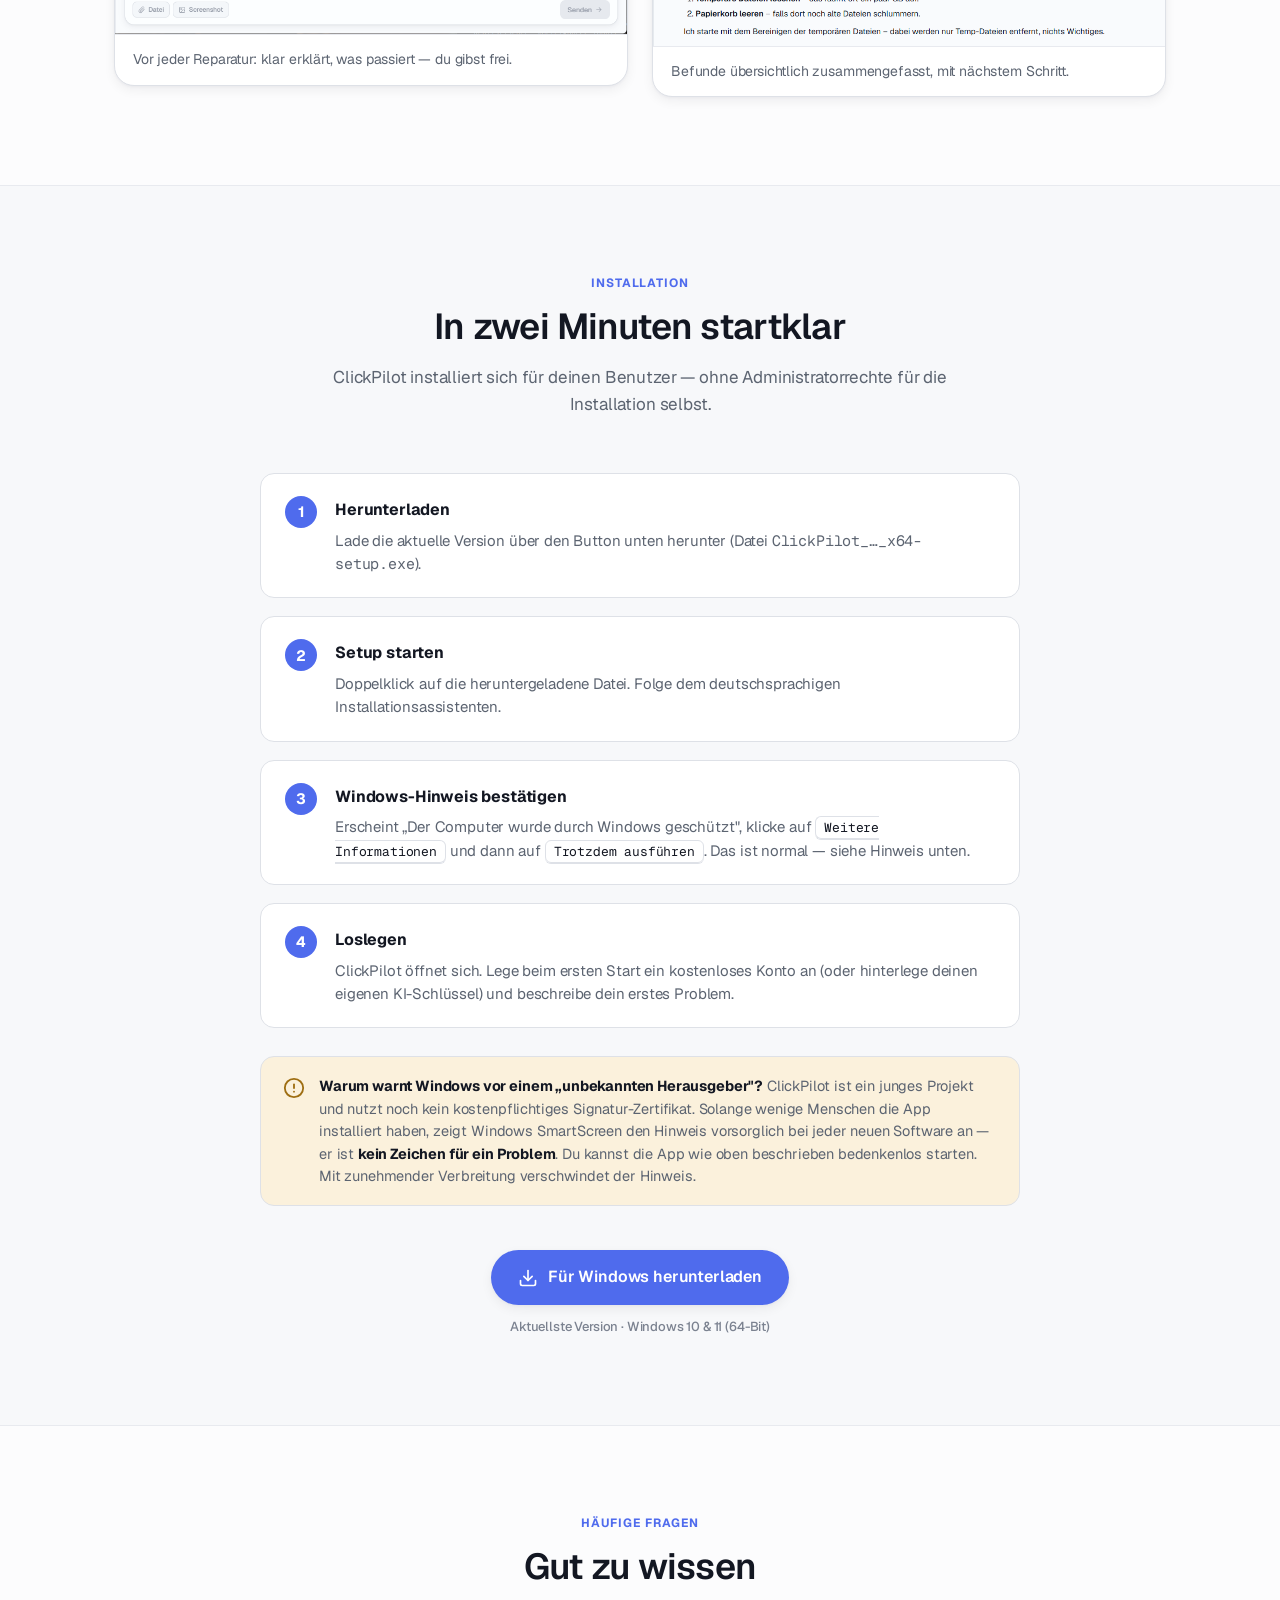
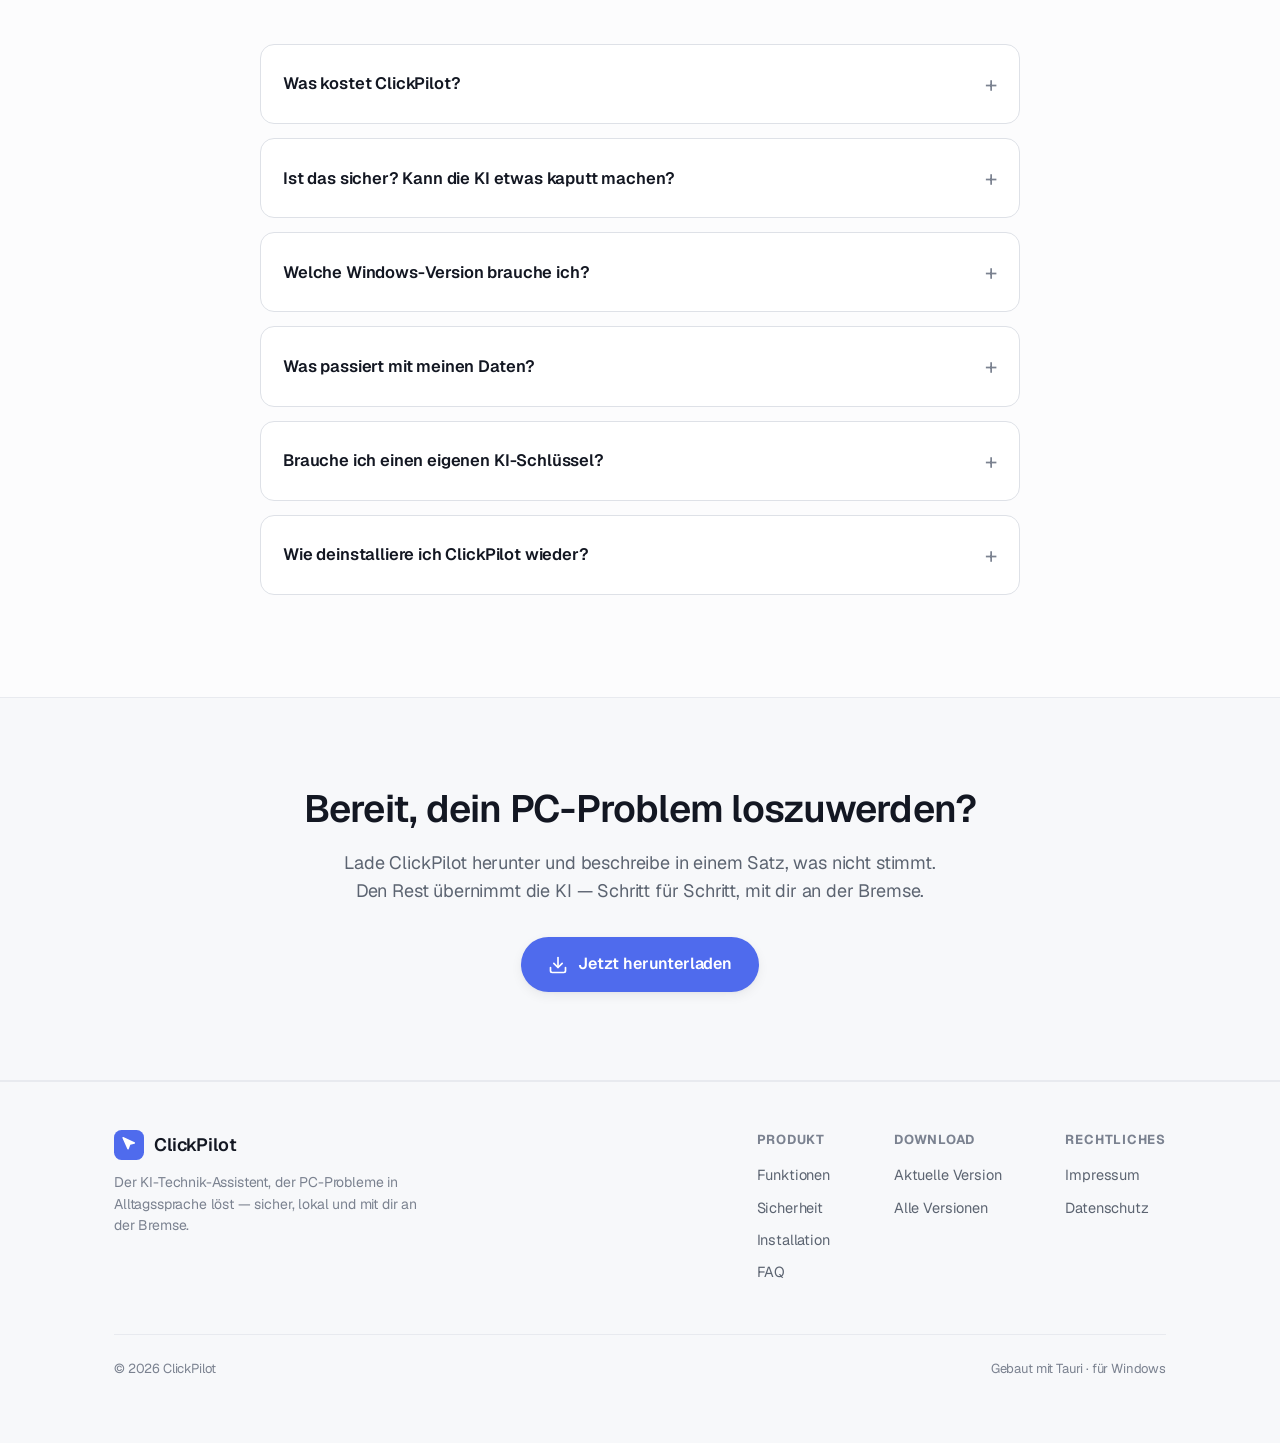
==== commit cd8e9f55: "fix: Galerie-Layout — keine Leer-Bar unter ungleich hohen Screenshots align-items:start (Karten nich" ====
--- a/index.html
+++ b/index.html
@@ -185,22 +185,21 @@
           <p>Aufgeräumt und freundlich — gebaut für Menschen, nicht für Technik-Profis.</p>
         </div>
         <div class="shots">
-          <!-- TODO: jeweils <img src="assets/..."> statt der Platzhalter einsetzen -->
           <div class="shot">
             <img src="assets/screenshot-chat.png" alt="Chat-Ansicht: Gespräch über einen langsamen PC mit Diagnose-Antwort" />
             <div class="cap">Das Gespräch: Problem schildern, Antwort in Klartext erhalten.</div>
           </div>
           <div class="shot">
+            <img src="assets/screenshot-log.png" alt="Protokoll-Ansicht: Audit-Trail aller ausgeführten Aktionen mit Zeitstempel" />
+            <div class="cap">Lückenlos nachvollziehbar: jede Aktion mit Zeitstempel.</div>
+          </div>
+          <div class="shot">
             <img src="assets/screenshot-permission.png" alt="Bestätigungs-Dialog: ClickPilot möchte temporäre Dateien löschen, mit Auswahloptionen" />
             <div class="cap">Vor jeder Reparatur: klar erklärt, was passiert — du gibst frei.</div>
           </div>
           <div class="shot">
             <img src="assets/screenshot-diagnosis.png" alt="Diagnose-Ergebnis: Speicherplatz- und Energieplan-Prüfung mit Erklärung" />
             <div class="cap">Befunde übersichtlich zusammengefasst, mit nächstem Schritt.</div>
-          </div>
-          <div class="shot">
-            <img src="assets/screenshot-log.png" alt="Protokoll-Ansicht: Audit-Trail aller ausgeführten Aktionen mit Zeitstempel" />
-            <div class="cap">Lückenlos nachvollziehbar: jede Aktion mit Zeitstempel.</div>
           </div>
         </div>
       </div>
--- a/styles.css
+++ b/styles.css
@@ -339,7 +339,7 @@
 @media (max-width: 760px) { .perms { grid-template-columns: 1fr; } }
 
 /* ── Screenshots gallery ───────────────────────────────────────────────── */
-.shots { display: grid; grid-template-columns: repeat(2, 1fr); gap: 24px; }
+.shots { display: grid; grid-template-columns: repeat(2, 1fr); gap: 24px; align-items: start; }
 .shot {
   border-radius: var(--cp-radius-xl); overflow: hidden;
   border: 1px solid var(--cp-border); box-shadow: var(--cp-shadow-md);
